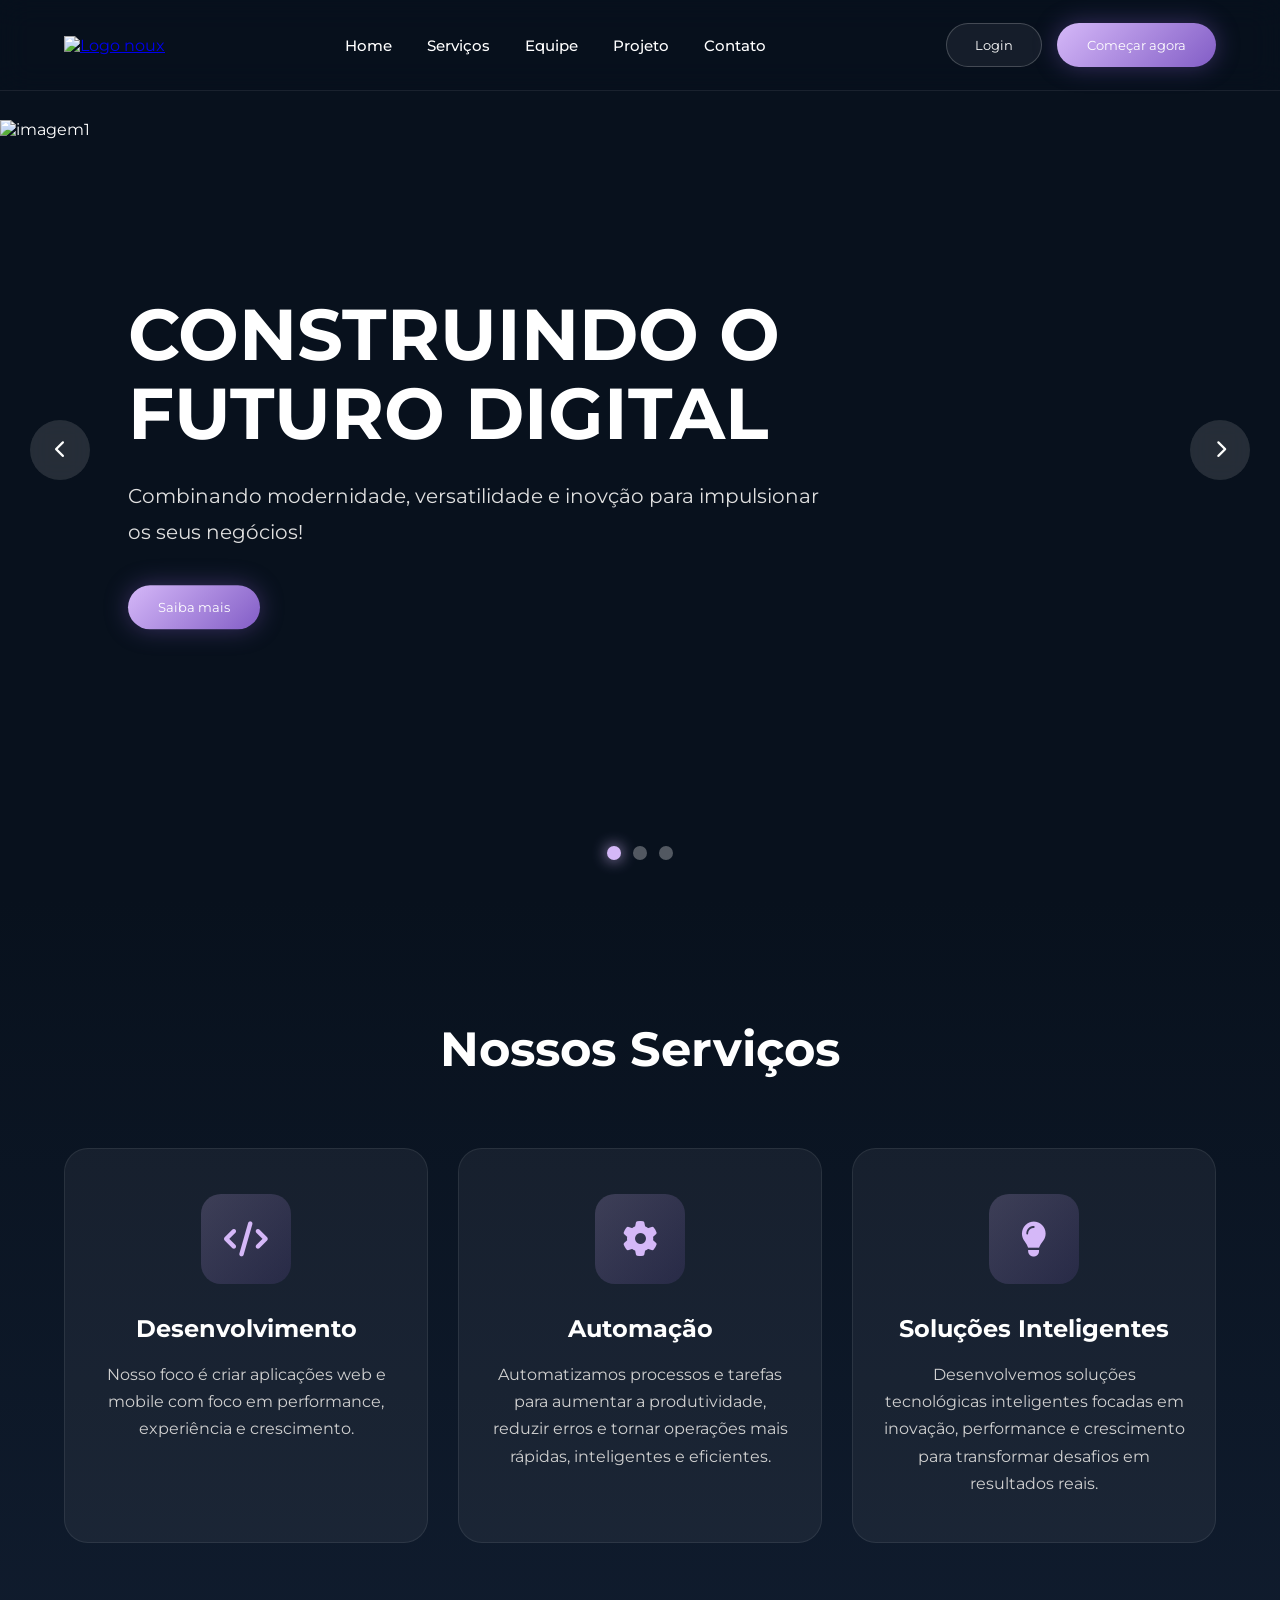
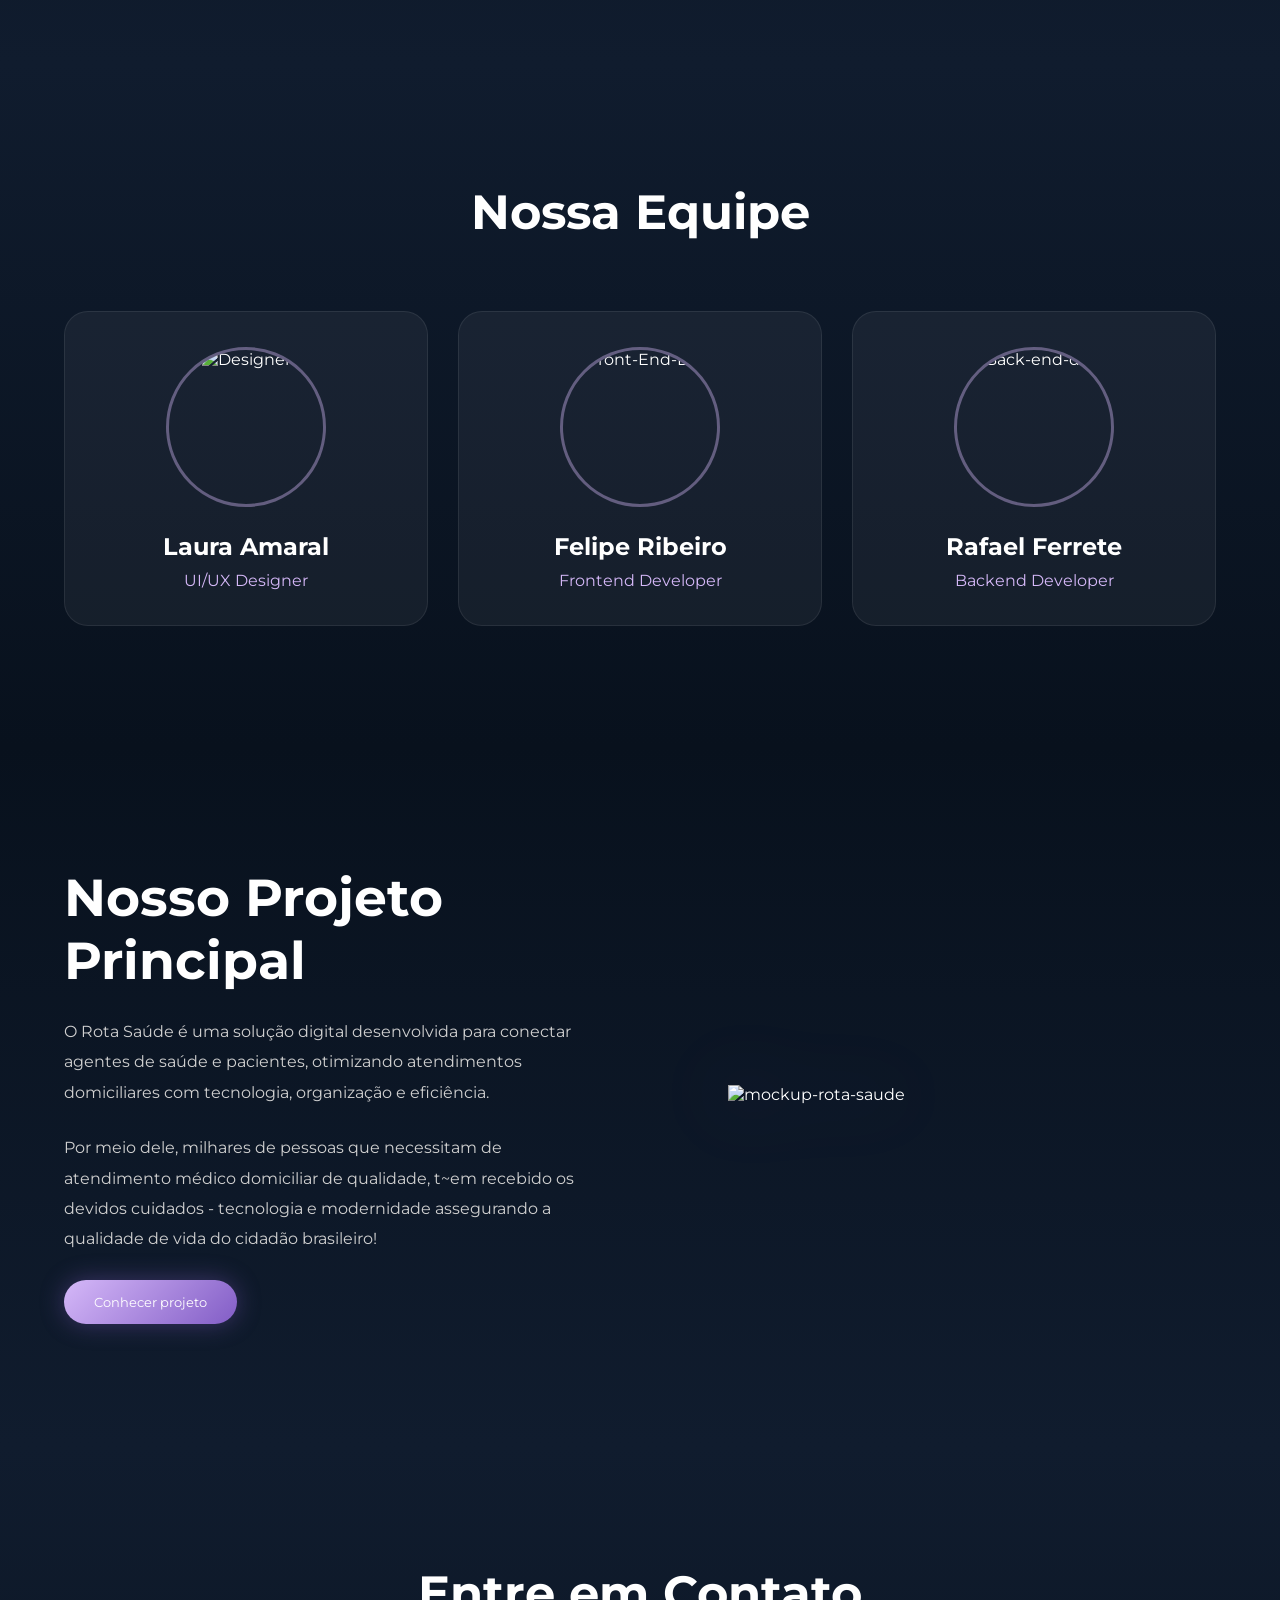
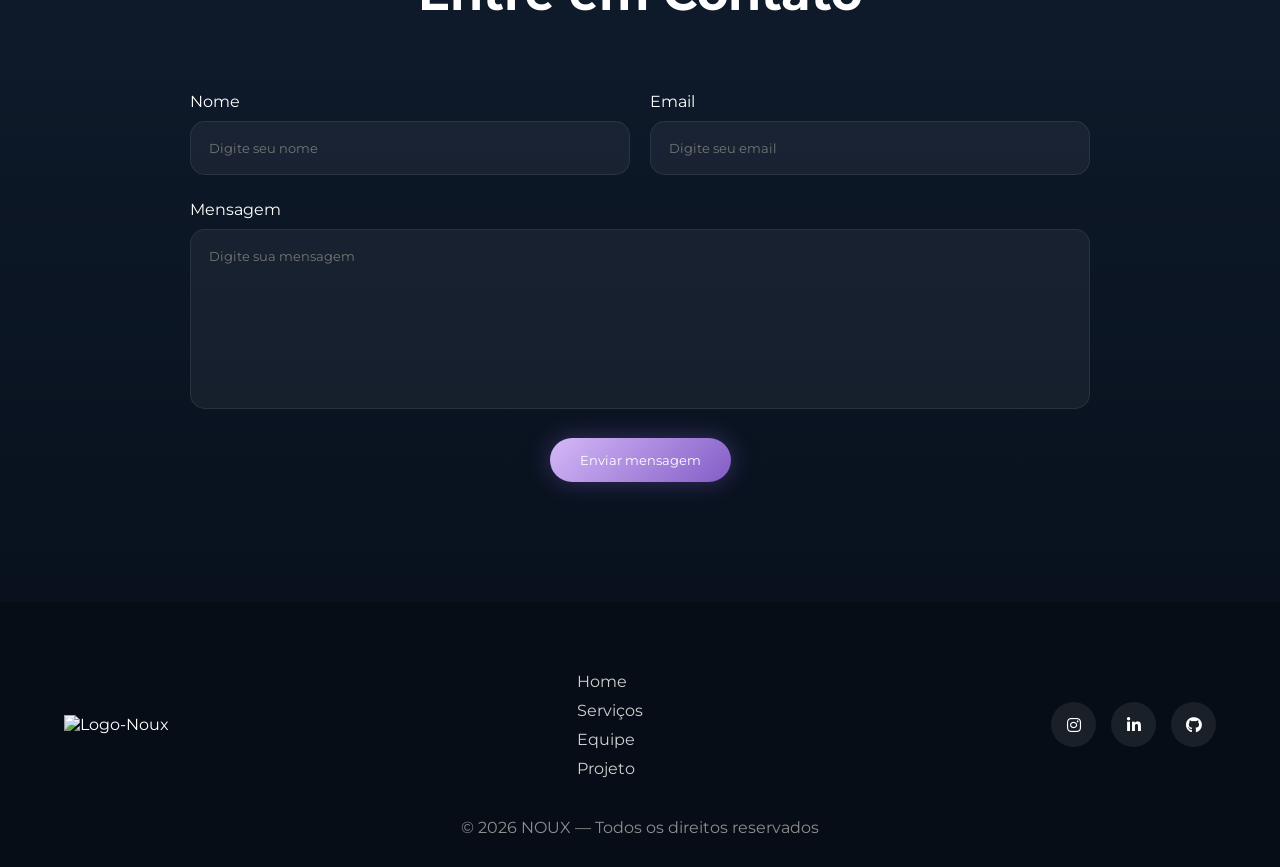
==== index.html @ e5f816e5 "Add files via upload" ====
<!DOCTYPE html>
<html lang="pt-BR">
<head>

  <meta charset="UTF-8">
  <meta name="viewport" content="width=device-width, initial-scale=1.0">

  <title>NOUX | Software Developer</title>


  <link rel="preconnect" href="https://fonts.googleapis.com">
  <link rel="preconnect" href="https://fonts.gstatic.com" crossorigin>

  <link href="https://fonts.googleapis.com/css2?family=Montserrat:wght@300;400;500;600;700;800&display=swap" rel="stylesheet">

 
  <link rel="stylesheet"
  href="https://cdnjs.cloudflare.com/ajax/libs/font-awesome/6.5.2/css/all.min.css">

  <link rel="stylesheet" href="style.css">

</head>

<body>

  <header class="header">

    <div class="container nav-container">

      <!-- LOGO -->
      <a href="#" class="logo">

        <img src="assets/noux.png" alt="Logo noux">

      </a>

      <!-- MENU -->
      <nav class="navbar">

        <a href="#home">Home</a>
        <a href="#services">Serviços</a>
        <a href="#team">Equipe</a>
        <a href="#project">Projeto</a>
        <a href="#contact">Contato</a>

      </nav>

      <!-- BOTÕES -->
      <div class="nav-buttons">

        <button class="btn-outline">
          Login
        </button>

        <button class="btn-primary">
          Começar agora
        </button>

      </div>

    </div>

  </header>

 <!-- hero - carrossel  -->

  <section class="hero" id="home">

    <div class="slider">

      
      <!-- SLIDE 1 -->


      <div class="slide active">
<!-- Imagem do slide -->
        <img src="assets/carrossel1.png" alt="imagem1">

        <div class="overlay"></div>

        <div class="hero-content">

          <div class="hero-logo">
            

          </div>

          <h1>
            CONSTRUINDO
            O FUTURO DIGITAL
          </h1>

          <p>
            Combinando modernidade, versatilidade e inovção para impulsionar os seus negócios! 
          </p>

          <button class="btn-primary">
            Saiba mais
          </button>

        </div>

      </div>

      <!-- SLIDE 2 -->

      <div class="slide">

        <img src="assets/desenvolvendo.png" alt="desenvolvendo">

        <div class="overlay"></div>

        <div class="hero-content">

          <div class="hero-logo">
          </div>

          <h1>
            SOFTWARES
            QUE GERAM RESULTADOS
          </h1>

          <p>
          Os melhortes softwares para você que busca performance, experiência e avanço com excelência. 
          </p>

          <button class="btn-primary">
            Conhecer serviços
          </button>

        </div>

      </div>
      <!-- SLIDE 3 -->

      <div class="slide">

       <img src="assets/reuniao-negocios.png" alt="Equipe-">
        <div class="overlay"></div>

        <div class="hero-content">

          <div class="hero-logo">
           
          </div>

          <h1>
            EXPERIÊNCIAS
            DIGITAIS QUE CONECTAM PESSOAS 
          </h1>

          <p>
            Impulsionando a sua empresa para o futuro tecnológico! 
          </p>

          <button class="btn-primary">
            Ver projetos
          </button>

        </div>

      </div>

    </div>
    <!-- CONTROLES -->
    <div class="slider-buttons">

      <button id="prev">
        <i class="fa-solid fa-chevron-left"></i>
      </button>

      <button id="next">
        <i class="fa-solid fa-chevron-right"></i>
      </button>

    </div>
    <!-- DOTS -->


    <div class="slider-dots">

      <span class="dot active-dot"></span>
      <span class="dot"></span>
      <span class="dot"></span>

    </div>

  </section>

 
  <!-- SERVIÇOS -->

  <section class="services" id="services">

    <div class="container">

      <h2 class="section-title">
        Nossos Serviços
      </h2>

      <div class="cards">

        <!-- CARD -->
        <div class="service-card">

          <div class="card-icon">
            <i class="fa-solid fa-code"></i>
          </div>

          <h3>Desenvolvimento</h3>

          <p>
        Nosso foco é criar aplicações web e mobile com foco em performance, experiência e crescimento. 
          </p>

        </div>

        <!-- CARD -->
        <div class="service-card">

          <div class="card-icon">
            <i class="fa-solid fa-gear"></i>
          </div>

          <h3>Automação</h3>

          <p>
            Automatizamos processos e tarefas para aumentar a produtividade, reduzir erros e tornar operações mais rápidas, inteligentes e eficientes.

          </p>

        </div>

        <!-- CARD -->
        <div class="service-card">

          <div class="card-icon">
            <i class="fa-solid fa-lightbulb"></i>
          </div>

          <h3>Soluções Inteligentes</h3>

          <p>
            Desenvolvemos soluções tecnológicas inteligentes focadas em inovação, performance e crescimento para transformar desafios em resultados reais.

          </p>

        </div>

      </div>

    </div>

  </section>
  <!-- EQUIPE -->

  <section class="team" id="team">

    <div class="container">

      <h2 class="section-title">
        Nossa Equipe
      </h2>

      <div class="team-grid">

        <!-- MEMBRO -->
        <div class="team-card">

          <div class="team-image">
            <img src="assets/integrante1.jpeg" alt="Designer">

          </div>

          <h3>Laura Amaral</h3>

          <span>UI/UX Designer</span>

        </div>

        <!-- MEMBRO -->
        <div class="team-card">

          <div class="team-image">
            <img src="assets/felipe.png" alt="Front-End-Dev">
          </div>

          <h3>Felipe Ribeiro</h3>

          <span>Frontend Developer</span>

        </div>

        <!-- MEMBRO -->
        <div class="team-card">

          <div class="team-image">
           <img src="assets/rafael.png" alt="Back-end-dev">
          </div>

          <h3>Rafael Ferrete</h3>

          <span>Backend Developer</span>

        </div>

      </div>

    </div>

  </section>
 
  <!-- PROJETO PRINCIPAL -->

  <section class="project" id="project">

    <div class="container project-container">

      <!-- TEXTO -->
      <div class="project-text">

        <h2>
          Nosso Projeto Principal
        </h2>

        <p>
          O Rota Saúde é uma solução digital desenvolvida para conectar agentes de saúde e pacientes, otimizando atendimentos domiciliares com tecnologia, organização e eficiência.
        </p>

        <p>
          Por meio dele, milhares de pessoas que necessitam de atendimento médico domiciliar de qualidade, t~em recebido os devidos cuidados - tecnologia e modernidade assegurando a qualidade de vida do cidadão brasileiro! 
        </p>

        <button class="btn-primary">
          Conhecer projeto
        </button>

      </div>

      <!-- MOCKUP DO NOSSO PROJETO -->
      <div class="project-image">

       <img src="assets/mockup.jpeg" alt="mockup-rota-saude">
      </div>

    </div>

  </section>

 
  <!-- CONTATO -->
 

  <section class="contact" id="contact">

    <div class="container">

      <h2 class="section-title">
        Entre em Contato
      </h2>

      <form class="contact-form">

        <div class="input-group">

          <div class="input-box">

            <label>Nome</label>

            <input type="text"
            placeholder="Digite seu nome">

          </div>

          <div class="input-box">

            <label>Email</label>

            <input type="email"
            placeholder="Digite seu email">

          </div>

        </div>

        <div class="input-box">

          <label>Mensagem</label>

          <textarea
          placeholder="Digite sua mensagem"></textarea>

        </div>

        <button class="btn-primary submit-btn">
          Enviar mensagem
        </button>

      </form>

    </div>

  </section>

  
  <!-- FOOTER -->
  

  <footer class="footer">

    <div class="container footer-container">



      <div class="footer-logo">

  
        <img src="assets/noux.png" alt="Logo-Noux">

      </div>

      <!-- LINKS -->
      <div class="footer-links">

        <a href="#">Home</a>
        <a href="#">Serviços</a>
        <a href="#">Equipe</a>
        <a href="#">Projeto</a>

      </div>

      <div class="footer-social">

        <a href="https://www.instagram.com/laurajul28?igsh=MXhienVpZXRncmJibA%3D%3D&utm_source=qr">
          <i class="fa-brands fa-instagram"></i>
        </a>

        <a href="https://www.linkedin.com/in/laura-mathias-22b6173ab?utm_source=share_via&utm_content=profile&utm_medium=member_ios">
          <i class="fa-brands fa-linkedin-in"></i>
        </a>

        <a href="https://github.com/laurajmathias">
          <i class="fa-brands fa-github"></i>
        </a>

      </div>

    </div>

    <p class="copyright">
      © 2026 NOUX — Todos os direitos reservados
    </p>

  </footer>

  
  <!-- SCRIPT CARROSSEL -->

  <script>

    const slides = document.querySelectorAll(".slide");
    const dots = document.querySelectorAll(".dot");

    const next = document.getElementById("next");
    const prev = document.getElementById("prev");

    let current = 0;

    function updateSlider(index){

      slides.forEach(slide => {
        slide.classList.remove("active");
      });

      dots.forEach(dot => {
        dot.classList.remove("active-dot");
      });

      slides[index].classList.add("active");
      dots[index].classList.add("active-dot");

    }

    next.addEventListener("click", () => {

      current++;

      if(current >= slides.length){
        current = 0;
      }

      updateSlider(current);

    });

    prev.addEventListener("click", () => {

      current--;

      if(current < 0){
        current = slides.length - 1;
      }

      updateSlider(current);

    });

    dots.forEach((dot, index) => {

      dot.addEventListener("click", () => {

        current = index;

        updateSlider(current);

      });

    });

    setInterval(() => {

      current++;

      if(current >= slides.length){
        current = 0;
      }

      updateSlider(current);

    }, 5000);

  </script>

</body>
</html>
---- style.css ----
*{
  margin: 0;
  padding: 0;
  box-sizing: border-box;
}

html{
  scroll-behavior: smooth;
}

body{

  font-family: 'Montserrat', sans-serif;

  background: #08111d;

  color: white;

  overflow-x: hidden;

}

/* ========================================= */
/* VARIÁVEIS */
/* ========================================= */

:root{

  --dark-blue: #1E2532;
  --purple-dark: #210C48;
  --gray: #7E8396;
  --purple: #825DC6;
  --purple-light: #D5B8F8;

}

/* ========================================= */
/* CONTAINER */
/* ========================================= */

.container{

  width: 90%;
  max-width: 1300px;

  margin: auto;

}

/* ========================================= */
/* HEADER */
/* ========================================= */

.header{

  position: fixed;

  width: 100%;

  top: 0;
  left: 0;

  z-index: 999;

  background: rgba(8,17,29,0.45);

  backdrop-filter: blur(15px);

  border-bottom:
  1px solid rgba(255,255,255,0.08);

}

.nav-container{

  height: 90px;

  display: flex;
  align-items: center;
  justify-content: space-between;

}

/* ========================================= */
/* LOGO */
/* ========================================= */

.logo img{

  width: 160px;

}

/* ========================================= */
/* MENU */
/* ========================================= */

.navbar{

  display: flex;
  gap: 35px;

}

.navbar a{

  color: white;

  text-decoration: none;

  font-size: 15px;
  font-weight: 500;

  transition: 0.3s;

}

.navbar a:hover{

  color: var(--purple-light);

}

/* ========================================= */
/* BOTÕES */
/* ========================================= */

.nav-buttons{

  display: flex;
  gap: 15px;

}

.btn-outline,
.btn-primary{

  border: none;

  cursor: pointer;

  border-radius: 999px;

  font-family: inherit;

  transition: 0.3s;

}

.btn-outline{

  padding: 12px 28px;

  background: rgba(255,255,255,0.06);

  color: white;

  border:
  1px solid rgba(255,255,255,0.2);

}

.btn-primary{

  padding: 14px 30px;

  background:
  linear-gradient(
    135deg,
    var(--purple-light),
    var(--purple)
  );

  color: white;

  box-shadow:
  0 0 25px rgba(130,93,198,0.4);

}

.btn-primary:hover{

  transform: translateY(-3px);

}

/* ========================================= */
/* HERO */
/* ========================================= */

.hero{

  width: 100%;
  height: 100vh;

  position: relative;

  overflow: hidden;

}

/* ========================================= */
/* SLIDER */
/* ========================================= */

.slider{

  width: 100%;
  height: 100%;

  position: relative;

}

.slide{

  width: 100%;
  height: 100%;

  position: absolute;

  opacity: 0;
  visibility: hidden;

  transition: 0.8s;

}

.slide.active{

  opacity: 1;
  visibility: visible;

}

.slide img{

  width: 100%;
  height: 100%;

  object-fit: cover;

  object-position: center;

  animation: zoom 10s linear infinite;

}

@keyframes zoom{

  from{
    transform: scale(1.05);
  }

  to{
    transform: scale(1.12);
  }

}

/* ========================================= */
/* OVERLAY */
/* ========================================= */

.overlay{

  position: absolute;

  inset: 0;

  

}

/* ========================================= */
/* HERO CONTENT */
/* ========================================= */

.hero-content{

  position: absolute;

  top: 50%;
  left: 10%;

  transform: translateY(-50%);

  max-width: 700px;

  z-index: 10;

}

.hero-logo{

  margin-bottom: 25px;

}

.hero-logo img{

  width: 180px;

}

.hero-content h1{

  font-size: 72px;

  line-height: 1.1;

  margin-bottom: 25px;

}

.hero-content p{

  font-size: 20px;

  color: #e0e0e0;

  line-height: 1.8;

  margin-bottom: 35px;

}

/* ========================================= */
/* BOTÕES SLIDER */
/* ========================================= */

.slider-buttons{

  position: absolute;

  width: 100%;

  top: 50%;

  transform: translateY(-50%);

  display: flex;
  justify-content: space-between;

  padding: 0 30px;

  z-index: 100;

}

.slider-buttons button{

  width: 60px;
  height: 60px;

  border-radius: 50%;

  border: none;

  cursor: pointer;

  color: white;

  font-size: 18px;

  background: rgba(255,255,255,0.12);

  backdrop-filter: blur(10px);

}

/* ========================================= */
/* DOTS */
/* ========================================= */

.slider-dots{

  position: absolute;

  bottom: 40px;
  left: 50%;

  transform: translateX(-50%);

  display: flex;
  gap: 12px;

  z-index: 100;

}

.dot{

  width: 14px;
  height: 14px;

  border-radius: 50%;

  background: rgba(255,255,255,0.3);

  cursor: pointer;

}

.active-dot{

  background: var(--purple-light);

  box-shadow:
  0 0 15px rgba(213,184,248,0.9);

}

/* ========================================= */
/* SECTIONS */
/* ========================================= */

section{
  padding: 120px 0;
}

.section-title{

  text-align: center;

  font-size: 48px;

  margin-bottom: 70px;

}

/* ========================================= */
/* SERVIÇOS */
/* ========================================= */

.services{

  background:
  linear-gradient(
    180deg,
    #08111d,
    #101c2e
  );

}

.cards{

  display: grid;

  grid-template-columns: repeat(3,1fr);

  gap: 30px;

}

.service-card{

  padding: 45px 30px;

  border-radius: 24px;

  background: rgba(255,255,255,0.05);

  border:
  1px solid rgba(255,255,255,0.08);

  text-align: center;

  transition: 0.4s;

}

.service-card:hover{

  transform: translateY(-8px);

}

.card-icon{

  width: 90px;
  height: 90px;

  margin: auto auto 30px;

  border-radius: 20px;

  display: flex;
  align-items: center;
  justify-content: center;

  background:
  linear-gradient(
    135deg,
    rgba(213,184,248,0.2),
    rgba(130,93,198,0.15)
  );

  font-size: 35px;

  color: var(--purple-light);

}

.service-card h3{

  margin-bottom: 18px;

  font-size: 24px;

}

.service-card p{

  color: #d0d0d0;

  line-height: 1.7;

}

/* ========================================= */
/* EQUIPE */
/* ========================================= */

.team{

  background:
  linear-gradient(
    180deg,
    #101c2e,
    #08111d
  );

}

.team-grid{

  display: grid;

  grid-template-columns: repeat(3,1fr);

  gap: 30px;

}

.team-card{

  padding: 35px;

  border-radius: 24px;

  background: rgba(255,255,255,0.05);

  border:
  1px solid rgba(255,255,255,0.08);

  text-align: center;

  transition: 0.4s;

}

.team-card:hover{

  transform: translateY(-8px);

}

.team-image{

  width: 160px;
  height: 160px;

  margin: auto auto 25px;

  border-radius: 50%;

  overflow: hidden;

  border:
  3px solid rgba(213,184,248,0.4);

}

.team-image img{

  width: 100%;
  height: 100%;

  object-fit: cover;

}

.team-card h3{

  margin-bottom: 10px;

  font-size: 24px;

}

.team-card span{

  color: var(--purple-light);

}

/* ========================================= */
/* PROJETO */
/* ========================================= */

.project{

  background:
  linear-gradient(
    180deg,
    #08111d,
    #101c2e
  );

}

.project-container{

  display: grid;

  grid-template-columns: 1fr 1fr;

  gap: 60px;

  align-items: center;

}

.project-text h2{

  font-size: 52px;

  margin-bottom: 25px;

}

.project-text p{

  color: #d0d0d0;

  line-height: 1.9;

  margin-bottom: 25px;

}

.project-image{

  display: flex;
  justify-content: center;

}

.project-image img{

  width: 300%;
  max-width: 430px;

  filter:
  drop-shadow(
    0 0 35px rgba(130,93,198,0.35)
  );

}

/* ========================================= */
/* CONTATO */
/* ========================================= */

.contact{

  background:
  linear-gradient(
    180deg,
    #101c2e,
    #08111d
  );

}

.contact-form{

  max-width: 900px;

  margin: auto;

}

.input-group{

  display: flex;

  gap: 20px;

}

.input-box{

  width: 100%;

  margin-bottom: 25px;

}

.input-box label{

  display: block;

  margin-bottom: 10px;

}

.input-box input,
.input-box textarea{

  width: 100%;

  padding: 18px;

  border-radius: 15px;

  border:
  1px solid rgba(255,255,255,0.08);

  background: rgba(255,255,255,0.05);

  color: white;

  outline: none;

  font-family: inherit;

}

textarea{

  resize: none;

  height: 180px;

}

.submit-btn{

  display: block;

  margin: auto;

}

/* ========================================= */
/* FOOTER */
/* ========================================= */

.footer{

  padding: 70px 0 30px;

  background: #070d16;

}

.footer-container{

  display: flex;

  justify-content: space-between;
  align-items: center;

  margin-bottom: 40px;

}

.footer-logo img{

  width: 150px;

}

.footer-links{

  display: flex;
  flex-direction: column;

  gap: 10px;

}

.footer-links a{

  color: #d0d0d0;

  text-decoration: none;

}

.footer-social{

  display: flex;
  gap: 15px;

}

.footer-social a{

  width: 45px;
  height: 45px;

  border-radius: 50%;

  display: flex;
  align-items: center;
  justify-content: center;

  background: rgba(255,255,255,0.08);

  color: white;

  text-decoration: none;

}

.copyright{

  text-align: center;

  color: #8e8e8e;

}

/* ========================================= */
/* RESPONSIVO */
/* ========================================= */

@media(max-width: 1100px){

  .cards,
  .team-grid{
    grid-template-columns: 1fr;
  }

  .project-container{
    grid-template-columns: 1fr;
  }

}

@media(max-width: 900px){

  .navbar,
  .nav-buttons{
    display: none;
  }

  .hero-content h1{
    font-size: 42px;
  }

  .hero-content p{
    font-size: 16px;
  }

  .section-title,
  .project-text h2{
    font-size: 36px;
  }

  .input-group{
    flex-direction: column;
  }

}

@media(max-width: 600px){

  .slider-buttons{
    display: none;
  }

  .hero-content h1{
    font-size: 32px;
  }

}
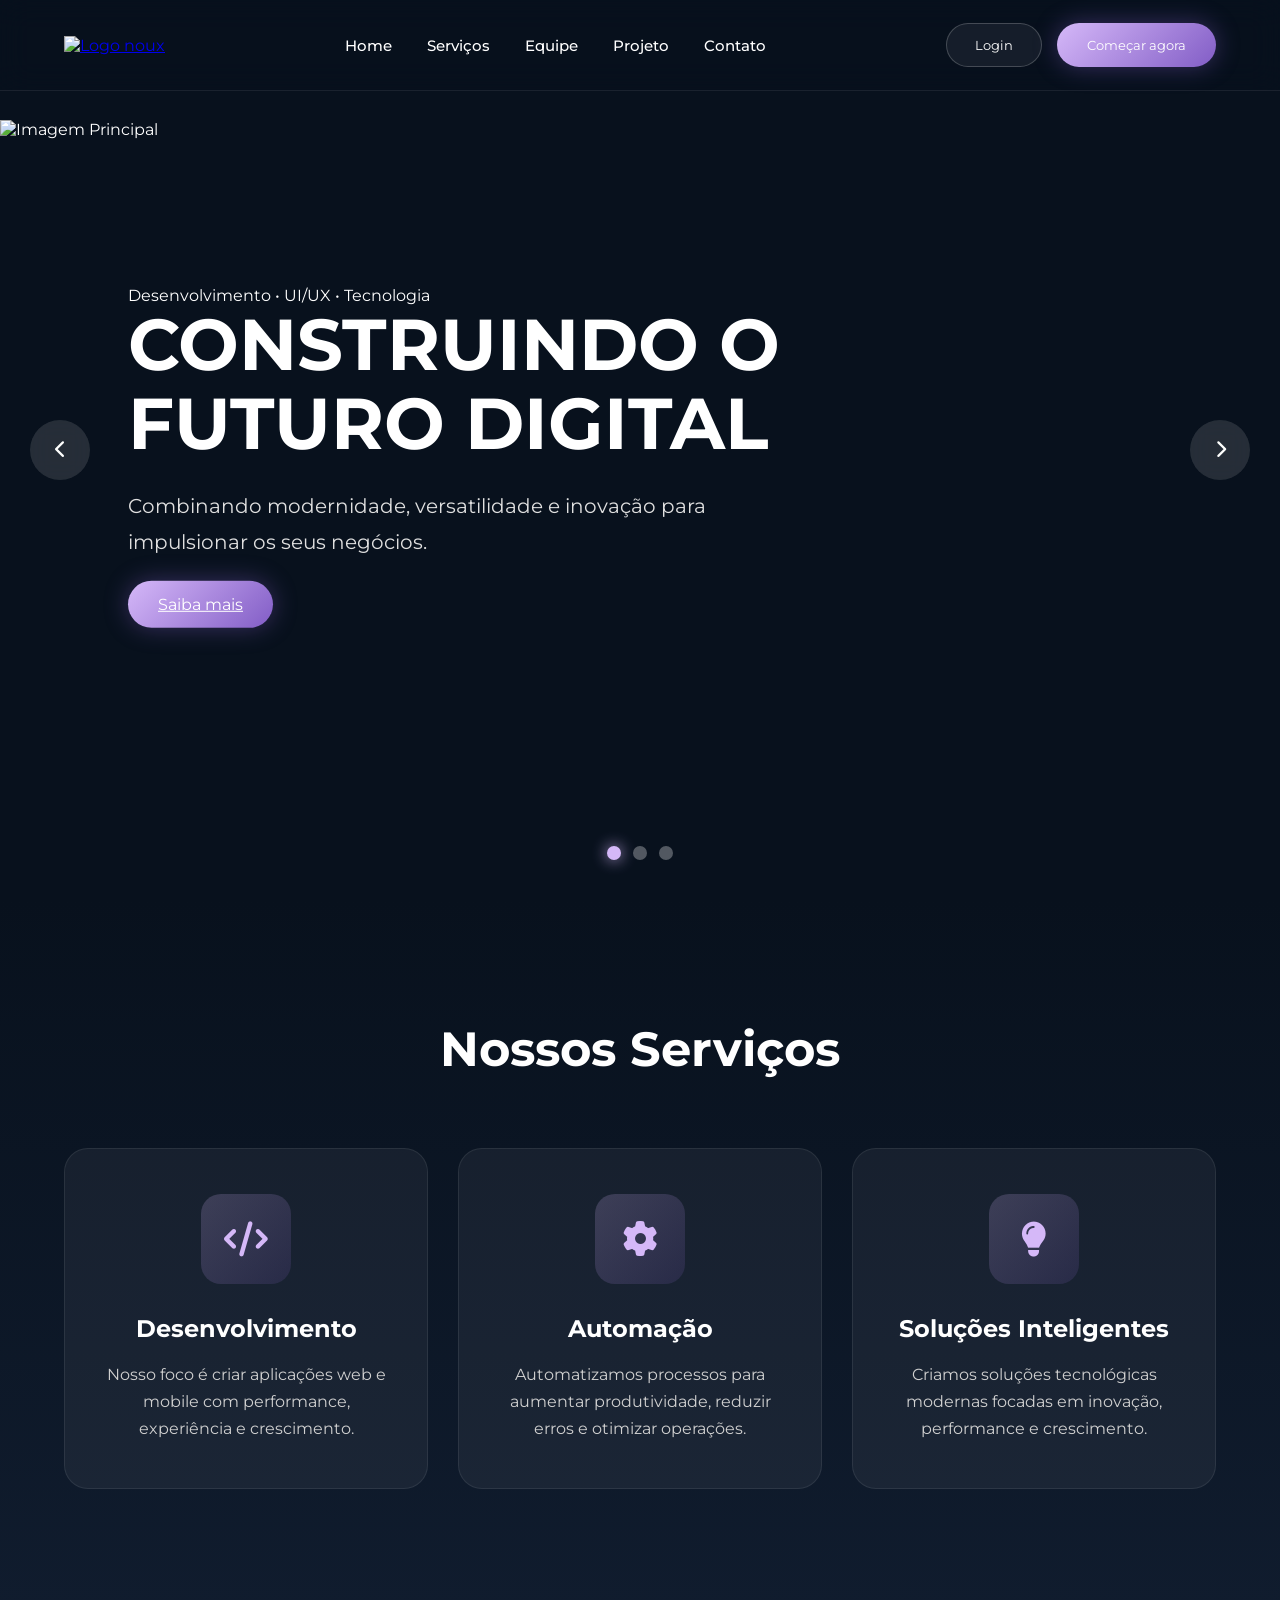
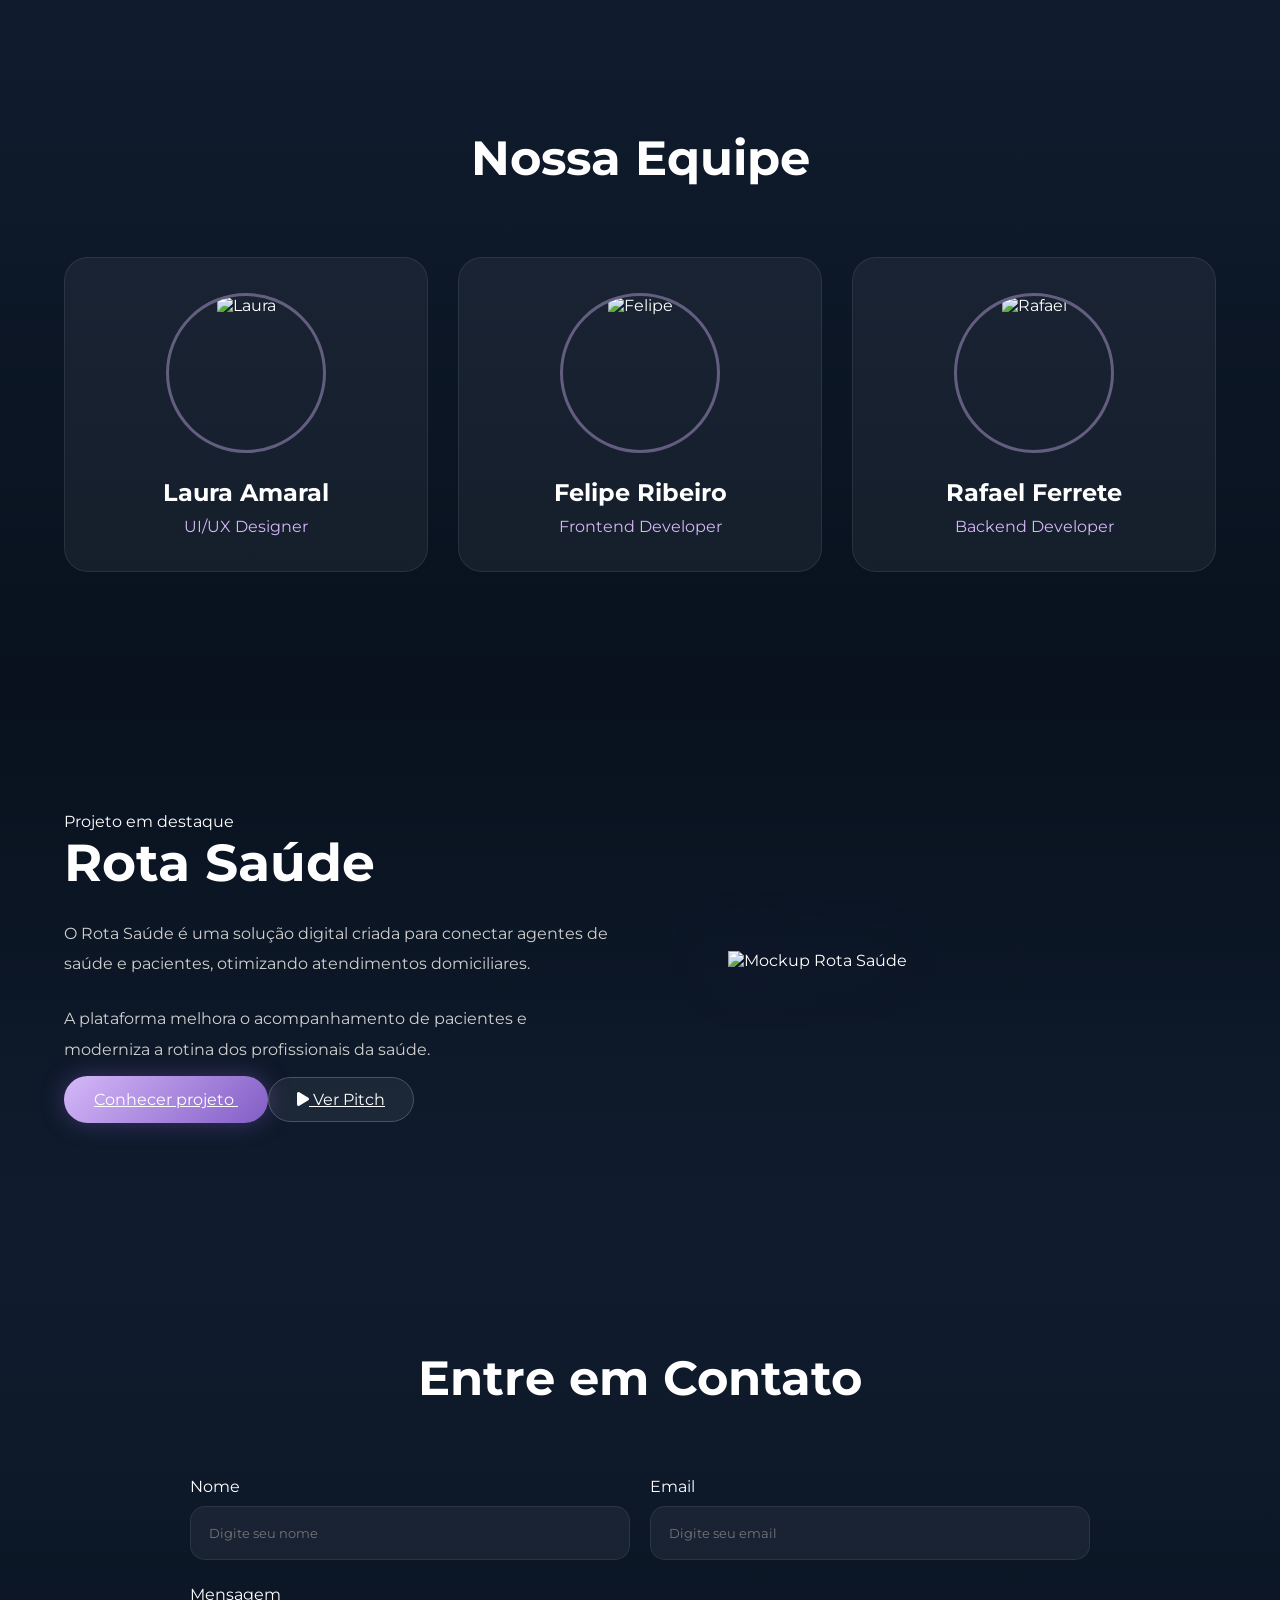
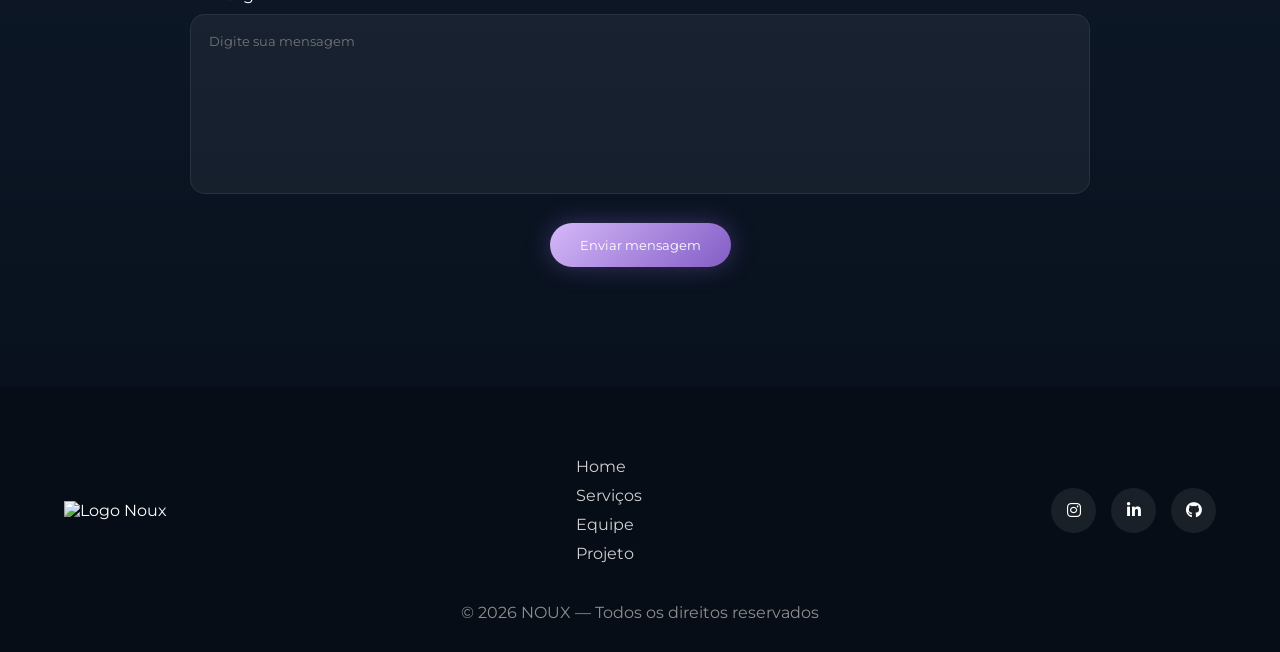
==== commit 237a2882: "Refactor index.html structure and content" ====
--- a/index.html
+++ b/index.html
@@ -7,21 +7,24 @@
 
   <title>NOUX | Software Developer</title>
 
-
+  <!-- FONT -->
   <link rel="preconnect" href="https://fonts.googleapis.com">
   <link rel="preconnect" href="https://fonts.gstatic.com" crossorigin>
 
   <link href="https://fonts.googleapis.com/css2?family=Montserrat:wght@300;400;500;600;700;800&display=swap" rel="stylesheet">
 
- 
+  <!-- ICONS -->
   <link rel="stylesheet"
   href="https://cdnjs.cloudflare.com/ajax/libs/font-awesome/6.5.2/css/all.min.css">
 
+  <!-- CSS -->
   <link rel="stylesheet" href="style.css">
 
 </head>
 
 <body>
+
+  <!-- HEADER -->
 
   <header class="header">
 
@@ -29,9 +32,7 @@
 
       <!-- LOGO -->
       <a href="#" class="logo">
-
         <img src="assets/noux.png" alt="Logo noux">
-
       </a>
 
       <!-- MENU -->
@@ -62,28 +63,27 @@
 
   </header>
 
- <!-- hero - carrossel  -->
+  <!-- HERO / CARROSSEL -->
 
   <section class="hero" id="home">
 
     <div class="slider">
 
-      
       <!-- SLIDE 1 -->
 
-
       <div class="slide active">
-<!-- Imagem do slide -->
-        <img src="assets/carrossel1.png" alt="imagem1">
-
+
+        <img src="assets/carrossel1.png" alt="Imagem Principal">
+
+        <!-- OVERLAY -->
         <div class="overlay"></div>
 
+        <!-- TEXTO -->
         <div class="hero-content">
 
-          <div class="hero-logo">
-            
-
-          </div>
+          <span class="tag">
+            Desenvolvimento • UI/UX • Tecnologia
+          </span>
 
           <h1>
             CONSTRUINDO
@@ -91,12 +91,13 @@
           </h1>
 
           <p>
-            Combinando modernidade, versatilidade e inovção para impulsionar os seus negócios! 
+            Combinando modernidade, versatilidade e inovação
+            para impulsionar os seus negócios.
           </p>
 
-          <button class="btn-primary">
+          <a href="#services" class="btn-primary">
             Saiba mais
-          </button>
+          </a>
 
         </div>
 
@@ -106,14 +107,15 @@
 
       <div class="slide">
 
-        <img src="assets/desenvolvendo.png" alt="desenvolvendo">
+        <img src="assets/desenvolvendo.png" alt="Desenvolvimento">
 
         <div class="overlay"></div>
 
         <div class="hero-content">
 
-          <div class="hero-logo">
-          </div>
+          <span class="tag">
+            Sistemas Inteligentes
+          </span>
 
           <h1>
             SOFTWARES
@@ -121,48 +123,54 @@
           </h1>
 
           <p>
-          Os melhortes softwares para você que busca performance, experiência e avanço com excelência. 
+            Os melhores softwares para quem busca
+            performance, experiência e inovação.
           </p>
 
-          <button class="btn-primary">
+          <a href="#services" class="btn-primary">
             Conhecer serviços
-          </button>
-
-        </div>
-
-      </div>
+          </a>
+
+        </div>
+
+      </div>
+
       <!-- SLIDE 3 -->
 
       <div class="slide">
 
-       <img src="assets/reuniao-negocios.png" alt="Equipe-">
+  <img src="assets/reuniao-negocios.png" alt="reunião">
+
         <div class="overlay"></div>
 
         <div class="hero-content">
 
-          <div class="hero-logo">
-           
-          </div>
+          <span class="tag">
+            Experiências Digitais
+          </span>
 
           <h1>
             EXPERIÊNCIAS
-            DIGITAIS QUE CONECTAM PESSOAS 
+            DIGITAIS QUE CONECTAM
           </h1>
 
           <p>
-            Impulsionando a sua empresa para o futuro tecnológico! 
+            Impulsionando empresas para o futuro
+            através da tecnologia.
           </p>
 
-          <button class="btn-primary">
+          <a href="#project" class="btn-primary">
             Ver projetos
-          </button>
-
-        </div>
-
-      </div>
-
-    </div>
-    <!-- CONTROLES -->
+          </a>
+
+        </div>
+
+      </div>
+
+    </div>
+
+    <!-- BOTÕES -->
+
     <div class="slider-buttons">
 
       <button id="prev">
@@ -174,8 +182,8 @@
       </button>
 
     </div>
+
     <!-- DOTS -->
-
 
     <div class="slider-dots">
 
@@ -187,7 +195,6 @@
 
   </section>
 
- 
   <!-- SERVIÇOS -->
 
   <section class="services" id="services">
@@ -201,6 +208,7 @@
       <div class="cards">
 
         <!-- CARD -->
+
         <div class="service-card">
 
           <div class="card-icon">
@@ -210,12 +218,14 @@
           <h3>Desenvolvimento</h3>
 
           <p>
-        Nosso foco é criar aplicações web e mobile com foco em performance, experiência e crescimento. 
+            Nosso foco é criar aplicações web e mobile
+            com performance, experiência e crescimento.
           </p>
 
         </div>
 
         <!-- CARD -->
+
         <div class="service-card">
 
           <div class="card-icon">
@@ -225,13 +235,14 @@
           <h3>Automação</h3>
 
           <p>
-            Automatizamos processos e tarefas para aumentar a produtividade, reduzir erros e tornar operações mais rápidas, inteligentes e eficientes.
-
+            Automatizamos processos para aumentar produtividade,
+            reduzir erros e otimizar operações.
           </p>
 
         </div>
 
         <!-- CARD -->
+
         <div class="service-card">
 
           <div class="card-icon">
@@ -241,8 +252,8 @@
           <h3>Soluções Inteligentes</h3>
 
           <p>
-            Desenvolvemos soluções tecnológicas inteligentes focadas em inovação, performance e crescimento para transformar desafios em resultados reais.
-
+            Criamos soluções tecnológicas modernas focadas
+            em inovação, performance e crescimento.
           </p>
 
         </div>
@@ -252,6 +263,7 @@
     </div>
 
   </section>
+
   <!-- EQUIPE -->
 
   <section class="team" id="team">
@@ -265,11 +277,11 @@
       <div class="team-grid">
 
         <!-- MEMBRO -->
+
         <div class="team-card">
 
           <div class="team-image">
-            <img src="assets/integrante1.jpeg" alt="Designer">
-
+            <img src="assets/integrante1.jpeg" alt="Laura">
           </div>
 
           <h3>Laura Amaral</h3>
@@ -279,10 +291,11 @@
         </div>
 
         <!-- MEMBRO -->
+
         <div class="team-card">
 
           <div class="team-image">
-            <img src="assets/felipe.png" alt="Front-End-Dev">
+            <img src="assets/felipe.png" alt="Felipe">
           </div>
 
           <h3>Felipe Ribeiro</h3>
@@ -292,10 +305,11 @@
         </div>
 
         <!-- MEMBRO -->
+
         <div class="team-card">
 
           <div class="team-image">
-           <img src="assets/rafael.png" alt="Back-end-dev">
+            <img src="assets/rafael.png" alt="Rafael">
           </div>
 
           <h3>Rafael Ferrete</h3>
@@ -309,47 +323,72 @@
     </div>
 
   </section>
- 
-  <!-- PROJETO PRINCIPAL -->
+
+  <!-- PROJETO -->
 
   <section class="project" id="project">
 
     <div class="container project-container">
 
       <!-- TEXTO -->
+
       <div class="project-text">
 
+        <span class="project-tag">
+          Projeto em destaque
+        </span>
+
         <h2>
-          Nosso Projeto Principal
+          Rota Saúde
         </h2>
 
         <p>
-          O Rota Saúde é uma solução digital desenvolvida para conectar agentes de saúde e pacientes, otimizando atendimentos domiciliares com tecnologia, organização e eficiência.
+          O Rota Saúde é uma solução digital criada
+          para conectar agentes de saúde e pacientes,
+          otimizando atendimentos domiciliares.
         </p>
 
         <p>
-          Por meio dele, milhares de pessoas que necessitam de atendimento médico domiciliar de qualidade, t~em recebido os devidos cuidados - tecnologia e modernidade assegurando a qualidade de vida do cidadão brasileiro! 
+          A plataforma melhora o acompanhamento
+          de pacientes e moderniza a rotina
+          dos profissionais da saúde.
         </p>
 
-        <button class="btn-primary">
-          Conhecer projeto
-        </button>
-
-      </div>
-
-      <!-- MOCKUP DO NOSSO PROJETO -->
+        <!-- BOTÕES -->
+
+        <div class="project-buttons">
+
+          <a href="rota-saude.html" class="btn-primary">
+            Conhecer projeto
+          </a>
+
+          <a href="https://youtu.be/hm53JdEea9E?si=12CqnuNCPWCRWoyg"
+             target="_blank"
+             class="btn-outline project-video-btn">
+
+            <i class="fa-solid fa-play"></i>
+            Ver Pitch
+
+          </a>
+
+        </div>
+
+      </div>
+
+      <!-- MOCKUP -->
+
       <div class="project-image">
 
-       <img src="assets/mockup.jpeg" alt="mockup-rota-saude">
+        <img src="assets/mockup.png"
+        alt="Mockup Rota Saúde">
+
       </div>
 
     </div>
 
   </section>
 
- 
   <!-- CONTATO -->
- 
 
   <section class="contact" id="contact">
 
@@ -402,24 +441,22 @@
 
   </section>
 
-  
   <!-- FOOTER -->
-  
 
   <footer class="footer">
 
     <div class="container footer-container">
 
-
+      <!-- LOGO -->
 
       <div class="footer-logo">
 
-  
-        <img src="assets/noux.png" alt="Logo-Noux">
+        <img src="assets/noux.png" alt="Logo Noux">
 
       </div>
 
       <!-- LINKS -->
+
       <div class="footer-links">
 
         <a href="#">Home</a>
@@ -429,17 +466,19 @@
 
       </div>
 
+      <!-- SOCIAL -->
+
       <div class="footer-social">
 
-        <a href="https://www.instagram.com/laurajul28?igsh=MXhienVpZXRncmJibA%3D%3D&utm_source=qr">
+        <a href="#">
           <i class="fa-brands fa-instagram"></i>
         </a>
 
-        <a href="https://www.linkedin.com/in/laura-mathias-22b6173ab?utm_source=share_via&utm_content=profile&utm_medium=member_ios">
+        <a href="#">
           <i class="fa-brands fa-linkedin-in"></i>
         </a>
 
-        <a href="https://github.com/laurajmathias">
+        <a href="#">
           <i class="fa-brands fa-github"></i>
         </a>
 
@@ -453,8 +492,7 @@
 
   </footer>
 
-  
-  <!-- SCRIPT CARROSSEL -->
+  <!-- SCRIPT -->
 
   <script>
 
@@ -532,4 +570,4 @@
   </script>
 
 </body>
-</html> +</html>
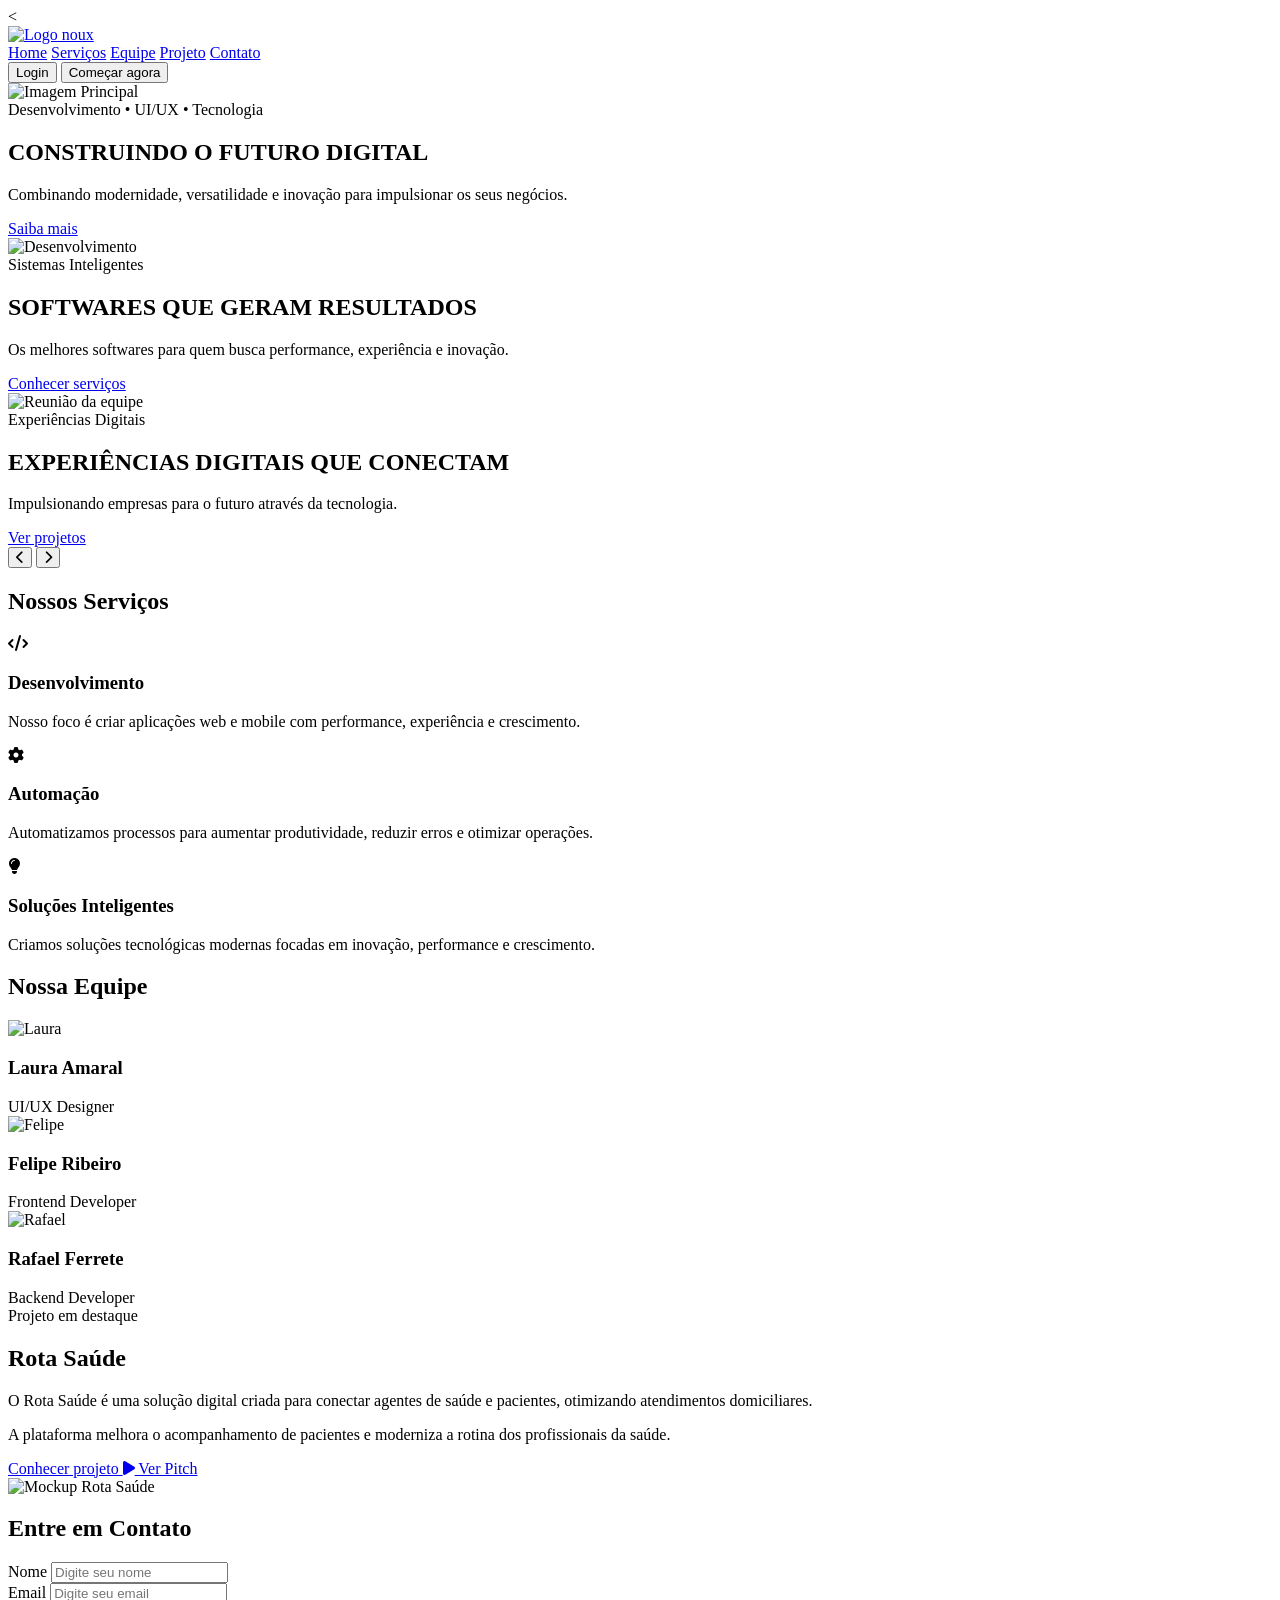
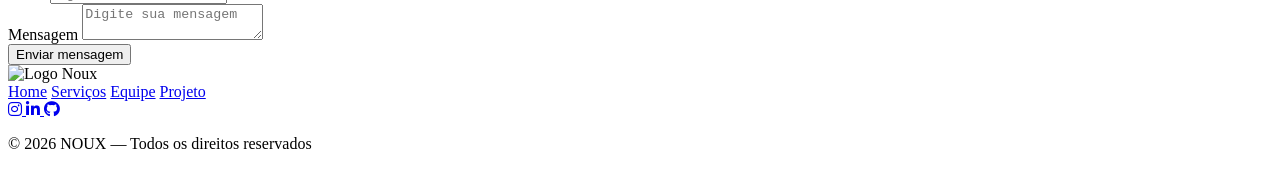
==== commit f62b225b: "html" ====
--- a/index.html
+++ b/index.html
@@ -13,11 +13,10 @@
 
   <link href="https://fonts.googleapis.com/css2?family=Montserrat:wght@300;400;500;600;700;800&display=swap" rel="stylesheet">
 
-  <!-- ICONS -->
+  <
   <link rel="stylesheet"
   href="https://cdnjs.cloudflare.com/ajax/libs/font-awesome/6.5.2/css/all.min.css">
 
-  <!-- CSS -->
   <link rel="stylesheet" href="style.css">
 
 </head>
@@ -103,7 +102,7 @@
 
       </div>
 
-      <!-- SLIDE 2 -->
+      <!-- SLIDE 2 --> 
 
       <div class="slide">
 
@@ -139,7 +138,7 @@
 
       <div class="slide">
 
-  <img src="assets/reuniao-negocios.png" alt="reunião">
+<img src="assets/reuniao-equipe.png" alt="Reunião da equipe">
 
         <div class="overlay"></div>
 
@@ -169,7 +168,7 @@
 
     </div>
 
-    <!-- BOTÕES -->
+   
 
     <div class="slider-buttons">
 
@@ -183,7 +182,6 @@
 
     </div>
 
-    <!-- DOTS -->
 
     <div class="slider-dots">
 
@@ -195,7 +193,6 @@
 
   </section>
 
-  <!-- SERVIÇOS -->
 
   <section class="services" id="services">
 
@@ -207,7 +204,7 @@
 
       <div class="cards">
 
-        <!-- CARD -->
+        
 
         <div class="service-card">
 
@@ -224,7 +221,7 @@
 
         </div>
 
-        <!-- CARD -->
+    
 
         <div class="service-card">
 
@@ -241,7 +238,6 @@
 
         </div>
 
-        <!-- CARD -->
 
         <div class="service-card">
 
@@ -264,7 +260,7 @@
 
   </section>
 
-  <!-- EQUIPE -->
+  
 
   <section class="team" id="team">
 
@@ -276,7 +272,7 @@
 
       <div class="team-grid">
 
-        <!-- MEMBRO -->
+
 
         <div class="team-card">
 
@@ -290,7 +286,7 @@
 
         </div>
 
-        <!-- MEMBRO -->
+
 
         <div class="team-card">
 
@@ -304,7 +300,7 @@
 
         </div>
 
-        <!-- MEMBRO -->
+ 
 
         <div class="team-card">
 
@@ -324,13 +320,13 @@
 
   </section>
 
-  <!-- PROJETO -->
+
 
   <section class="project" id="project">
 
     <div class="container project-container">
 
-      <!-- TEXTO -->
+      
 
       <div class="project-text">
 
@@ -441,7 +437,7 @@
 
   </section>
 
-  <!-- FOOTER -->
+
 
   <footer class="footer">
 
@@ -455,7 +451,7 @@
 
       </div>
 
-      <!-- LINKS -->
+      
 
       <div class="footer-links">
 
@@ -466,7 +462,6 @@
 
       </div>
 
-      <!-- SOCIAL -->
 
       <div class="footer-social">
 
--- a/style.css
+++ b/style.css
@@ -1,891 +1,573 @@
-*{
-  margin: 0;
-  padding: 0;
-  box-sizing: border-box;
-}
-
-html{
-  scroll-behavior: smooth;
-}
-
-body{
-
-  font-family: 'Montserrat', sans-serif;
-
-  background: #08111d;
-
-  color: white;
-
-  overflow-x: hidden;
-
-}
-
-/* ========================================= */
-/* VARIÁVEIS */
-/* ========================================= */
-
-:root{
-
-  --dark-blue: #1E2532;
-  --purple-dark: #210C48;
-  --gray: #7E8396;
-  --purple: #825DC6;
-  --purple-light: #D5B8F8;
-
-}
-
-/* ========================================= */
-/* CONTAINER */
-/* ========================================= */
-
-.container{
-
-  width: 90%;
-  max-width: 1300px;
-
-  margin: auto;
-
-}
-
-/* ========================================= */
-/* HEADER */
-/* ========================================= */
-
-.header{
-
-  position: fixed;
-
-  width: 100%;
-
-  top: 0;
-  left: 0;
-
-  z-index: 999;
-
-  background: rgba(8,17,29,0.45);
-
-  backdrop-filter: blur(15px);
-
-  border-bottom:
-  1px solid rgba(255,255,255,0.08);
-
-}
-
-.nav-container{
-
-  height: 90px;
-
-  display: flex;
-  align-items: center;
-  justify-content: space-between;
-
-}
-
-/* ========================================= */
-/* LOGO */
-/* ========================================= */
-
-.logo img{
-
-  width: 160px;
-
-}
-
-/* ========================================= */
-/* MENU */
-/* ========================================= */
-
-.navbar{
-
-  display: flex;
-  gap: 35px;
-
-}
-
-.navbar a{
-
-  color: white;
-
-  text-decoration: none;
-
-  font-size: 15px;
-  font-weight: 500;
-
-  transition: 0.3s;
-
-}
-
-.navbar a:hover{
-
-  color: var(--purple-light);
-
-}
-
-/* ========================================= */
-/* BOTÕES */
-/* ========================================= */
-
-.nav-buttons{
-
-  display: flex;
-  gap: 15px;
-
-}
-
-.btn-outline,
-.btn-primary{
-
-  border: none;
-
-  cursor: pointer;
-
-  border-radius: 999px;
-
-  font-family: inherit;
-
-  transition: 0.3s;
-
-}
-
-.btn-outline{
-
-  padding: 12px 28px;
-
-  background: rgba(255,255,255,0.06);
-
-  color: white;
-
-  border:
-  1px solid rgba(255,255,255,0.2);
-
-}
-
-.btn-primary{
-
-  padding: 14px 30px;
-
-  background:
-  linear-gradient(
-    135deg,
-    var(--purple-light),
-    var(--purple)
-  );
-
-  color: white;
-
-  box-shadow:
-  0 0 25px rgba(130,93,198,0.4);
-
-}
-
-.btn-primary:hover{
-
-  transform: translateY(-3px);
-
-}
-
-/* ========================================= */
-/* HERO */
-/* ========================================= */
-
-.hero{
-
-  width: 100%;
-  height: 100vh;
-
-  position: relative;
-
-  overflow: hidden;
-
-}
-
-/* ========================================= */
-/* SLIDER */
-/* ========================================= */
-
-.slider{
-
-  width: 100%;
-  height: 100%;
-
-  position: relative;
-
-}
-
-.slide{
-
-  width: 100%;
-  height: 100%;
-
-  position: absolute;
-
-  opacity: 0;
-  visibility: hidden;
-
-  transition: 0.8s;
-
-}
-
-.slide.active{
-
-  opacity: 1;
-  visibility: visible;
-
-}
-
-.slide img{
-
-  width: 100%;
-  height: 100%;
-
-  object-fit: cover;
-
-  object-position: center;
-
-  animation: zoom 10s linear infinite;
-
-}
-
-@keyframes zoom{
-
-  from{
-    transform: scale(1.05);
-  }
-
-  to{
-    transform: scale(1.12);
-  }
-
-}
-
-/* ========================================= */
-/* OVERLAY */
-/* ========================================= */
-
-.overlay{
-
-  position: absolute;
-
-  inset: 0;
-
-  
-
-}
-
-/* ========================================= */
-/* HERO CONTENT */
-/* ========================================= */
-
-.hero-content{
-
-  position: absolute;
-
-  top: 50%;
-  left: 10%;
-
-  transform: translateY(-50%);
-
-  max-width: 700px;
-
-  z-index: 10;
-
-}
-
-.hero-logo{
-
-  margin-bottom: 25px;
-
-}
-
-.hero-logo img{
-
-  width: 180px;
-
-}
-
-.hero-content h1{
-
-  font-size: 72px;
-
-  line-height: 1.1;
-
-  margin-bottom: 25px;
-
-}
-
-.hero-content p{
-
-  font-size: 20px;
-
-  color: #e0e0e0;
-
-  line-height: 1.8;
-
-  margin-bottom: 35px;
-
-}
-
-/* ========================================= */
-/* BOTÕES SLIDER */
-/* ========================================= */
-
-.slider-buttons{
-
-  position: absolute;
-
-  width: 100%;
-
-  top: 50%;
-
-  transform: translateY(-50%);
-
-  display: flex;
-  justify-content: space-between;
-
-  padding: 0 30px;
-
-  z-index: 100;
-
-}
-
-.slider-buttons button{
-
-  width: 60px;
-  height: 60px;
-
-  border-radius: 50%;
-
-  border: none;
-
-  cursor: pointer;
-
-  color: white;
-
-  font-size: 18px;
-
-  background: rgba(255,255,255,0.12);
-
-  backdrop-filter: blur(10px);
-
-}
-
-/* ========================================= */
-/* DOTS */
-/* ========================================= */
-
-.slider-dots{
-
-  position: absolute;
-
-  bottom: 40px;
-  left: 50%;
-
-  transform: translateX(-50%);
-
-  display: flex;
-  gap: 12px;
-
-  z-index: 100;
-
-}
-
-.dot{
-
-  width: 14px;
-  height: 14px;
-
-  border-radius: 50%;
-
-  background: rgba(255,255,255,0.3);
-
-  cursor: pointer;
-
-}
-
-.active-dot{
-
-  background: var(--purple-light);
-
-  box-shadow:
-  0 0 15px rgba(213,184,248,0.9);
-
-}
-
-/* ========================================= */
-/* SECTIONS */
-/* ========================================= */
-
-section{
-  padding: 120px 0;
-}
-
-.section-title{
-
-  text-align: center;
-
-  font-size: 48px;
-
-  margin-bottom: 70px;
-
-}
-
-/* ========================================= */
-/* SERVIÇOS */
-/* ========================================= */
-
-.services{
-
-  background:
-  linear-gradient(
-    180deg,
-    #08111d,
-    #101c2e
-  );
-
-}
-
-.cards{
-
-  display: grid;
-
-  grid-template-columns: repeat(3,1fr);
-
-  gap: 30px;
-
-}
-
-.service-card{
-
-  padding: 45px 30px;
-
-  border-radius: 24px;
-
-  background: rgba(255,255,255,0.05);
-
-  border:
-  1px solid rgba(255,255,255,0.08);
-
-  text-align: center;
-
-  transition: 0.4s;
-
-}
-
-.service-card:hover{
-
-  transform: translateY(-8px);
-
-}
-
-.card-icon{
-
-  width: 90px;
-  height: 90px;
-
-  margin: auto auto 30px;
-
-  border-radius: 20px;
-
-  display: flex;
-  align-items: center;
-  justify-content: center;
-
-  background:
-  linear-gradient(
-    135deg,
-    rgba(213,184,248,0.2),
-    rgba(130,93,198,0.15)
-  );
-
-  font-size: 35px;
-
-  color: var(--purple-light);
-
-}
-
-.service-card h3{
-
-  margin-bottom: 18px;
-
-  font-size: 24px;
-
-}
-
-.service-card p{
-
-  color: #d0d0d0;
-
-  line-height: 1.7;
-
-}
-
-/* ========================================= */
-/* EQUIPE */
-/* ========================================= */
-
-.team{
-
-  background:
-  linear-gradient(
-    180deg,
-    #101c2e,
-    #08111d
-  );
-
-}
-
-.team-grid{
-
-  display: grid;
-
-  grid-template-columns: repeat(3,1fr);
-
-  gap: 30px;
-
-}
-
-.team-card{
-
-  padding: 35px;
-
-  border-radius: 24px;
-
-  background: rgba(255,255,255,0.05);
-
-  border:
-  1px solid rgba(255,255,255,0.08);
-
-  text-align: center;
-
-  transition: 0.4s;
-
-}
-
-.team-card:hover{
-
-  transform: translateY(-8px);
-
-}
-
-.team-image{
-
-  width: 160px;
-  height: 160px;
-
-  margin: auto auto 25px;
-
-  border-radius: 50%;
-
-  overflow: hidden;
-
-  border:
-  3px solid rgba(213,184,248,0.4);
-
-}
-
-.team-image img{
-
-  width: 100%;
-  height: 100%;
-
-  object-fit: cover;
-
-}
-
-.team-card h3{
-
-  margin-bottom: 10px;
-
-  font-size: 24px;
-
-}
-
-.team-card span{
-
-  color: var(--purple-light);
-
-}
-
-/* ========================================= */
-/* PROJETO */
-/* ========================================= */
-
-.project{
-
-  background:
-  linear-gradient(
-    180deg,
-    #08111d,
-    #101c2e
-  );
-
-}
-
-.project-container{
-
-  display: grid;
-
-  grid-template-columns: 1fr 1fr;
-
-  gap: 60px;
-
-  align-items: center;
-
-}
-
-.project-text h2{
-
-  font-size: 52px;
-
-  margin-bottom: 25px;
-
-}
-
-.project-text p{
-
-  color: #d0d0d0;
-
-  line-height: 1.9;
-
-  margin-bottom: 25px;
-
-}
-
-.project-image{
-
-  display: flex;
-  justify-content: center;
-
-}
-
-.project-image img{
-
-  width: 300%;
-  max-width: 430px;
-
-  filter:
-  drop-shadow(
-    0 0 35px rgba(130,93,198,0.35)
-  );
-
-}
-
-/* ========================================= */
-/* CONTATO */
-/* ========================================= */
-
-.contact{
-
-  background:
-  linear-gradient(
-    180deg,
-    #101c2e,
-    #08111d
-  );
-
-}
-
-.contact-form{
-
-  max-width: 900px;
-
-  margin: auto;
-
-}
-
-.input-group{
-
-  display: flex;
-
-  gap: 20px;
-
-}
-
-.input-box{
-
-  width: 100%;
-
-  margin-bottom: 25px;
-
-}
-
-.input-box label{
-
-  display: block;
-
-  margin-bottom: 10px;
-
-}
-
-.input-box input,
-.input-box textarea{
-
-  width: 100%;
-
-  padding: 18px;
-
-  border-radius: 15px;
-
-  border:
-  1px solid rgba(255,255,255,0.08);
-
-  background: rgba(255,255,255,0.05);
-
-  color: white;
-
-  outline: none;
-
-  font-family: inherit;
-
-}
-
-textarea{
-
-  resize: none;
-
-  height: 180px;
-
-}
-
-.submit-btn{
-
-  display: block;
-
-  margin: auto;
-
-}
-
-/* ========================================= */
-/* FOOTER */
-/* ========================================= */
-
-.footer{
-
-  padding: 70px 0 30px;
-
-  background: #070d16;
-
-}
-
-.footer-container{
-
-  display: flex;
-
-  justify-content: space-between;
-  align-items: center;
-
-  margin-bottom: 40px;
-
-}
-
-.footer-logo img{
-
-  width: 150px;
-
-}
-
-.footer-links{
-
-  display: flex;
-  flex-direction: column;
-
-  gap: 10px;
-
-}
-
-.footer-links a{
-
-  color: #d0d0d0;
-
-  text-decoration: none;
-
-}
-
-.footer-social{
-
-  display: flex;
-  gap: 15px;
-
-}
-
-.footer-social a{
-
-  width: 45px;
-  height: 45px;
-
-  border-radius: 50%;
-
-  display: flex;
-  align-items: center;
-  justify-content: center;
-
-  background: rgba(255,255,255,0.08);
-
-  color: white;
-
-  text-decoration: none;
-
-}
-
-.copyright{
-
-  text-align: center;
-
-  color: #8e8e8e;
-
-}
-
-/* ========================================= */
-/* RESPONSIVO */
-/* ========================================= */
-
-@media(max-width: 1100px){
-
-  .cards,
-  .team-grid{
-    grid-template-columns: 1fr;
-  }
-
-  .project-container{
-    grid-template-columns: 1fr;
-  }
-
-}
-
-@media(max-width: 900px){
-
-  .navbar,
-  .nav-buttons{
-    display: none;
-  }
-
-  .hero-content h1{
-    font-size: 42px;
-  }
-
-  .hero-content p{
-    font-size: 16px;
-  }
-
-  .section-title,
-  .project-text h2{
-    font-size: 36px;
-  }
-
-  .input-group{
-    flex-direction: column;
-  }
-
-}
-
-@media(max-width: 600px){
-
-  .slider-buttons{
-    display: none;
-  }
-
-  .hero-content h1{
-    font-size: 32px;
-  }
-
-}+<!DOCTYPE html>
+<html lang="pt-BR">
+<head>
+
+  <meta charset="UTF-8">
+  <meta name="viewport" content="width=device-width, initial-scale=1.0">
+
+  <title>NOUX | Software Developer</title>
+
+  <!-- FONT -->
+  <link rel="preconnect" href="https://fonts.googleapis.com">
+  <link rel="preconnect" href="https://fonts.gstatic.com" crossorigin>
+
+  <link href="https://fonts.googleapis.com/css2?family=Montserrat:wght@300;400;500;600;700;800&display=swap" rel="stylesheet">
+
+  <!-- ICONS -->
+  <link rel="stylesheet"
+  href="https://cdnjs.cloudflare.com/ajax/libs/font-awesome/6.5.2/css/all.min.css">
+
+  <!-- CSS -->
+  <link rel="stylesheet" href="style.css">
+
+</head>
+
+<body>
+
+  <!-- HEADER -->
+
+  <header class="header">
+
+    <div class="container nav-container">
+
+      <!-- LOGO -->
+      <a href="#" class="logo">
+        <img src="assets/noux.png" alt="Logo noux">
+      </a>
+
+      <!-- MENU -->
+      <nav class="navbar">
+
+        <a href="#home">Home</a>
+        <a href="#services">Serviços</a>
+        <a href="#team">Equipe</a>
+        <a href="#project">Projeto</a>
+        <a href="#contact">Contato</a>
+
+      </nav>
+
+      <!-- BOTÕES -->
+      <div class="nav-buttons">
+
+        <button class="btn-outline">
+          Login
+        </button>
+
+        <button class="btn-primary">
+          Começar agora
+        </button>
+
+      </div>
+
+    </div>
+
+  </header>
+
+  <!-- HERO / CARROSSEL -->
+
+  <section class="hero" id="home">
+
+    <div class="slider">
+
+      <!-- SLIDE 1 -->
+
+      <div class="slide active">
+
+        <img src="assets/carrossel1.png" alt="Imagem Principal">
+
+        <!-- OVERLAY -->
+        <div class="overlay"></div>
+
+        <!-- TEXTO -->
+        <div class="hero-content">
+
+          <span class="tag">
+            Desenvolvimento • UI/UX • Tecnologia
+          </span>
+
+          <h1>
+            CONSTRUINDO
+            O FUTURO DIGITAL
+          </h1>
+
+          <p>
+            Combinando modernidade, versatilidade e inovação
+            para impulsionar os seus negócios.
+          </p>
+
+          <a href="#services" class="btn-primary">
+            Saiba mais
+          </a>
+
+        </div>
+
+      </div>
+
+      <!-- SLIDE 2 -->
+
+      <div class="slide">
+
+        <img src="assets/desenvolvendo.png" alt="Desenvolvimento">
+
+        <div class="overlay"></div>
+
+        <div class="hero-content">
+
+          <span class="tag">
+            Sistemas Inteligentes
+          </span>
+
+          <h1>
+            SOFTWARES
+            QUE GERAM RESULTADOS
+          </h1>
+
+          <p>
+            Os melhores softwares para quem busca
+            performance, experiência e inovação.
+          </p>
+
+          <a href="#services" class="btn-primary">
+            Conhecer serviços
+          </a>
+
+        </div>
+
+      </div>
+
+      <!-- SLIDE 3 -->
+
+      <div class="slide">
+
+  <img src="assets/reuniao-negocios.png" alt="reunião">
+
+        <div class="overlay"></div>
+
+        <div class="hero-content">
+
+          <span class="tag">
+            Experiências Digitais
+          </span>
+
+          <h1>
+            EXPERIÊNCIAS
+            DIGITAIS QUE CONECTAM
+          </h1>
+
+          <p>
+            Impulsionando empresas para o futuro
+            através da tecnologia.
+          </p>
+
+          <a href="#project" class="btn-primary">
+            Ver projetos
+          </a>
+
+        </div>
+
+      </div>
+
+    </div>
+
+    <!-- BOTÕES -->
+
+    <div class="slider-buttons">
+
+      <button id="prev">
+        <i class="fa-solid fa-chevron-left"></i>
+      </button>
+
+      <button id="next">
+        <i class="fa-solid fa-chevron-right"></i>
+      </button>
+
+    </div>
+
+    <!-- DOTS -->
+
+    <div class="slider-dots">
+
+      <span class="dot active-dot"></span>
+      <span class="dot"></span>
+      <span class="dot"></span>
+
+    </div>
+
+  </section>
+
+  <!-- SERVIÇOS -->
+
+  <section class="services" id="services">
+
+    <div class="container">
+
+      <h2 class="section-title">
+        Nossos Serviços
+      </h2>
+
+      <div class="cards">
+
+        <!-- CARD -->
+
+        <div class="service-card">
+
+          <div class="card-icon">
+            <i class="fa-solid fa-code"></i>
+          </div>
+
+          <h3>Desenvolvimento</h3>
+
+          <p>
+            Nosso foco é criar aplicações web e mobile
+            com performance, experiência e crescimento.
+          </p>
+
+        </div>
+
+        <!-- CARD -->
+
+        <div class="service-card">
+
+          <div class="card-icon">
+            <i class="fa-solid fa-gear"></i>
+          </div>
+
+          <h3>Automação</h3>
+
+          <p>
+            Automatizamos processos para aumentar produtividade,
+            reduzir erros e otimizar operações.
+          </p>
+
+        </div>
+
+        <!-- CARD -->
+
+        <div class="service-card">
+
+          <div class="card-icon">
+            <i class="fa-solid fa-lightbulb"></i>
+          </div>
+
+          <h3>Soluções Inteligentes</h3>
+
+          <p>
+            Criamos soluções tecnológicas modernas focadas
+            em inovação, performance e crescimento.
+          </p>
+
+        </div>
+
+      </div>
+
+    </div>
+
+  </section>
+
+  <!-- EQUIPE -->
+
+  <section class="team" id="team">
+
+    <div class="container">
+
+      <h2 class="section-title">
+        Nossa Equipe
+      </h2>
+
+      <div class="team-grid">
+
+        <!-- MEMBRO -->
+
+        <div class="team-card">
+
+          <div class="team-image">
+            <img src="assets/integrante1.jpeg" alt="Laura">
+          </div>
+
+          <h3>Laura Amaral</h3>
+
+          <span>UI/UX Designer</span>
+
+        </div>
+
+        <!-- MEMBRO -->
+
+        <div class="team-card">
+
+          <div class="team-image">
+            <img src="assets/felipe.png" alt="Felipe">
+          </div>
+
+          <h3>Felipe Ribeiro</h3>
+
+          <span>Frontend Developer</span>
+
+        </div>
+
+        <!-- MEMBRO -->
+
+        <div class="team-card">
+
+          <div class="team-image">
+            <img src="assets/rafael.png" alt="Rafael">
+          </div>
+
+          <h3>Rafael Ferrete</h3>
+
+          <span>Backend Developer</span>
+
+        </div>
+
+      </div>
+
+    </div>
+
+  </section>
+
+  <!-- PROJETO -->
+
+  <section class="project" id="project">
+
+    <div class="container project-container">
+
+      <!-- TEXTO -->
+
+      <div class="project-text">
+
+        <span class="project-tag">
+          Projeto em destaque
+        </span>
+
+        <h2>
+          Rota Saúde
+        </h2>
+
+        <p>
+          O Rota Saúde é uma solução digital criada
+          para conectar agentes de saúde e pacientes,
+          otimizando atendimentos domiciliares.
+        </p>
+
+        <p>
+          A plataforma melhora o acompanhamento
+          de pacientes e moderniza a rotina
+          dos profissionais da saúde.
+        </p>
+
+        <!-- BOTÕES -->
+
+        <div class="project-buttons">
+
+          <a href="rota-saude.html" class="btn-primary">
+            Conhecer projeto
+          </a>
+
+          <a href="https://youtu.be/hm53JdEea9E?si=12CqnuNCPWCRWoyg"
+             target="_blank"
+             class="btn-outline project-video-btn">
+
+            <i class="fa-solid fa-play"></i>
+            Ver Pitch
+
+          </a>
+
+        </div>
+
+      </div>
+
+      <!-- MOCKUP -->
+
+      <div class="project-image">
+
+        <img src="assets/mockup.png"
+        alt="Mockup Rota Saúde">
+
+      </div>
+
+    </div>
+
+  </section>
+
+  <!-- CONTATO -->
+
+  <section class="contact" id="contact">
+
+    <div class="container">
+
+      <h2 class="section-title">
+        Entre em Contato
+      </h2>
+
+      <form class="contact-form">
+
+        <div class="input-group">
+
+          <div class="input-box">
+
+            <label>Nome</label>
+
+            <input type="text"
+            placeholder="Digite seu nome">
+
+          </div>
+
+          <div class="input-box">
+
+            <label>Email</label>
+
+            <input type="email"
+            placeholder="Digite seu email">
+
+          </div>
+
+        </div>
+
+        <div class="input-box">
+
+          <label>Mensagem</label>
+
+          <textarea
+          placeholder="Digite sua mensagem"></textarea>
+
+        </div>
+
+        <button class="btn-primary submit-btn">
+          Enviar mensagem
+        </button>
+
+      </form>
+
+    </div>
+
+  </section>
+
+  <!-- FOOTER -->
+
+  <footer class="footer">
+
+    <div class="container footer-container">
+
+      <!-- LOGO -->
+
+      <div class="footer-logo">
+
+        <img src="assets/noux.png" alt="Logo Noux">
+
+      </div>
+
+      <!-- LINKS -->
+
+      <div class="footer-links">
+
+        <a href="#">Home</a>
+        <a href="#">Serviços</a>
+        <a href="#">Equipe</a>
+        <a href="#">Projeto</a>
+
+      </div>
+
+      <!-- SOCIAL -->
+
+      <div class="footer-social">
+
+        <a href="#">
+          <i class="fa-brands fa-instagram"></i>
+        </a>
+
+        <a href="#">
+          <i class="fa-brands fa-linkedin-in"></i>
+        </a>
+
+        <a href="#">
+          <i class="fa-brands fa-github"></i>
+        </a>
+
+      </div>
+
+    </div>
+
+    <p class="copyright">
+      © 2026 NOUX — Todos os direitos reservados
+    </p>
+
+  </footer>
+
+  <!-- SCRIPT -->
+
+  <script>
+
+    const slides = document.querySelectorAll(".slide");
+    const dots = document.querySelectorAll(".dot");
+
+    const next = document.getElementById("next");
+    const prev = document.getElementById("prev");
+
+    let current = 0;
+
+    function updateSlider(index){
+
+      slides.forEach(slide => {
+        slide.classList.remove("active");
+      });
+
+      dots.forEach(dot => {
+        dot.classList.remove("active-dot");
+      });
+
+      slides[index].classList.add("active");
+      dots[index].classList.add("active-dot");
+
+    }
+
+    next.addEventListener("click", () => {
+
+      current++;
+
+      if(current >= slides.length){
+        current = 0;
+      }
+
+      updateSlider(current);
+
+    });
+
+    prev.addEventListener("click", () => {
+
+      current--;
+
+      if(current < 0){
+        current = slides.length - 1;
+      }
+
+      updateSlider(current);
+
+    });
+
+    dots.forEach((dot, index) => {
+
+      dot.addEventListener("click", () => {
+
+        current = index;
+
+        updateSlider(current);
+
+      });
+
+    });
+
+    setInterval(() => {
+
+      current++;
+
+      if(current >= slides.length){
+        current = 0;
+      }
+
+      updateSlider(current);
+
+    }, 5000);
+
+  </script>
+
+</body>
+</html>
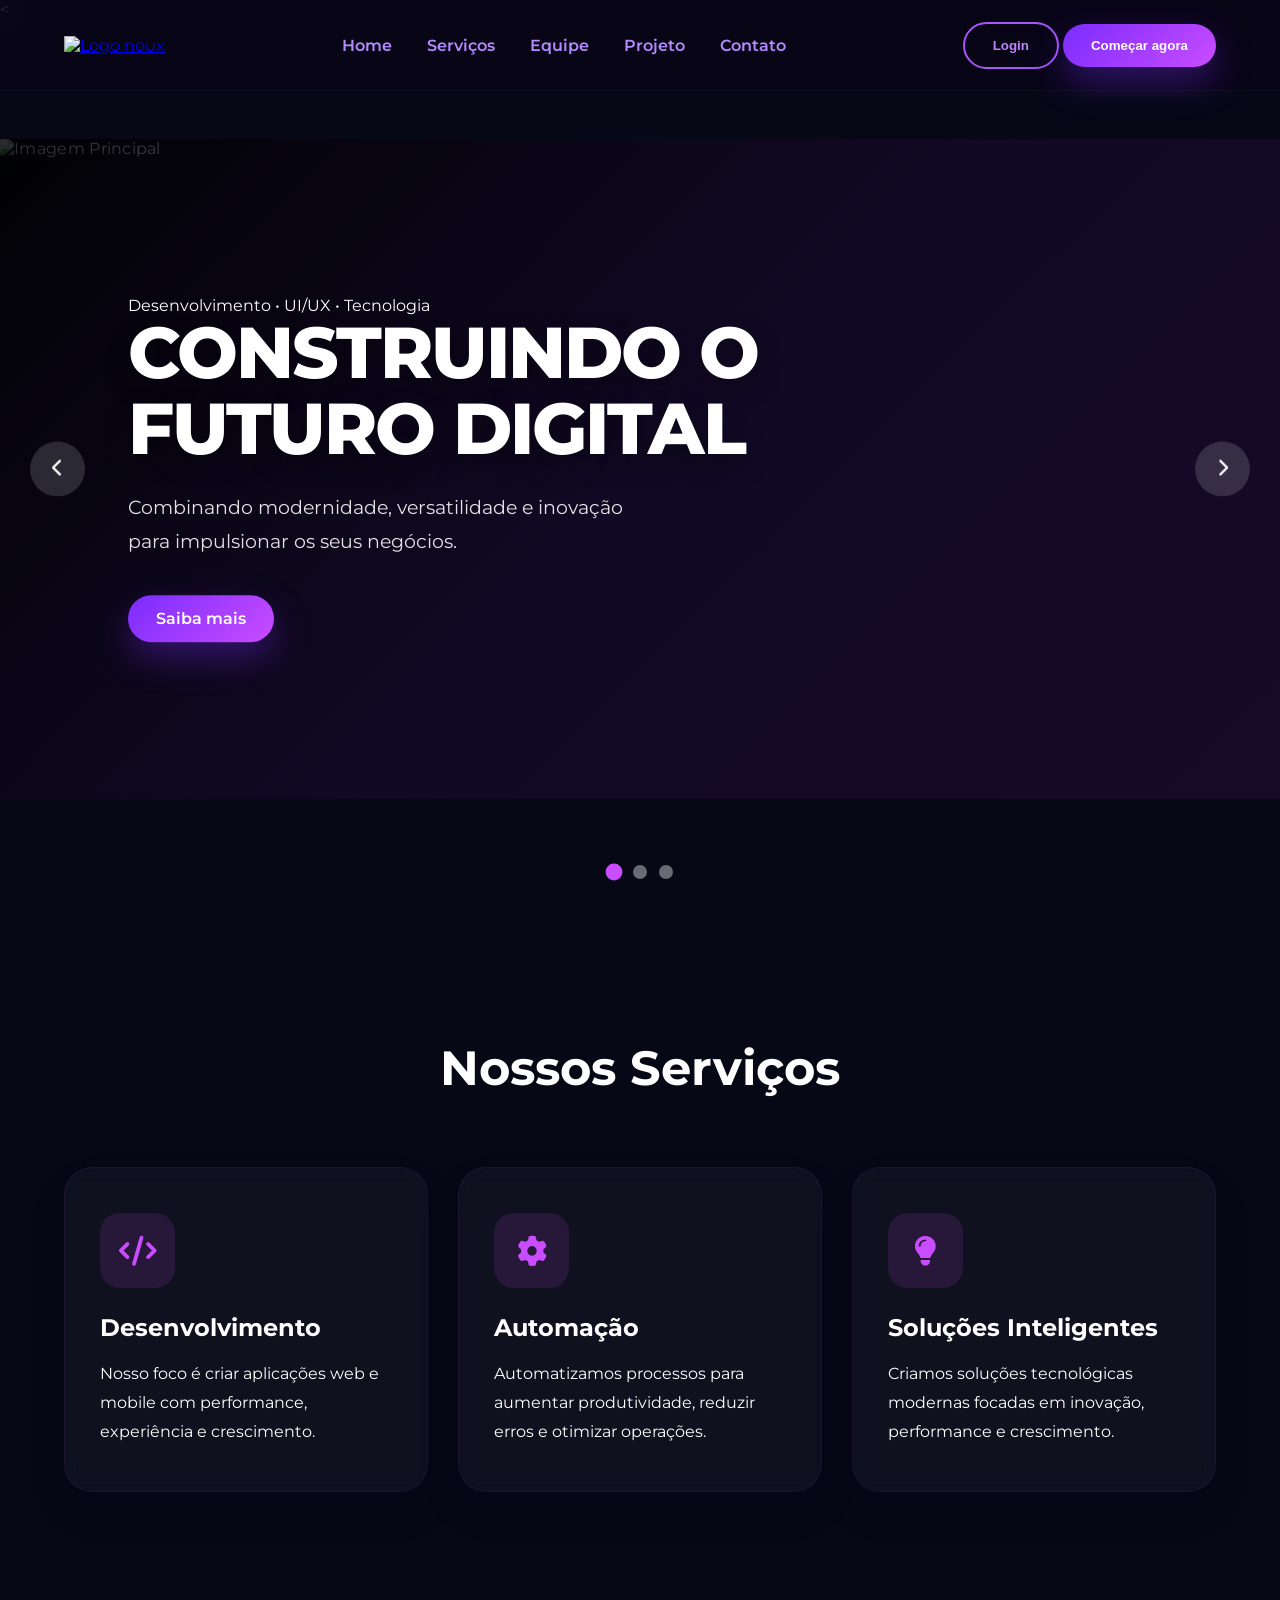
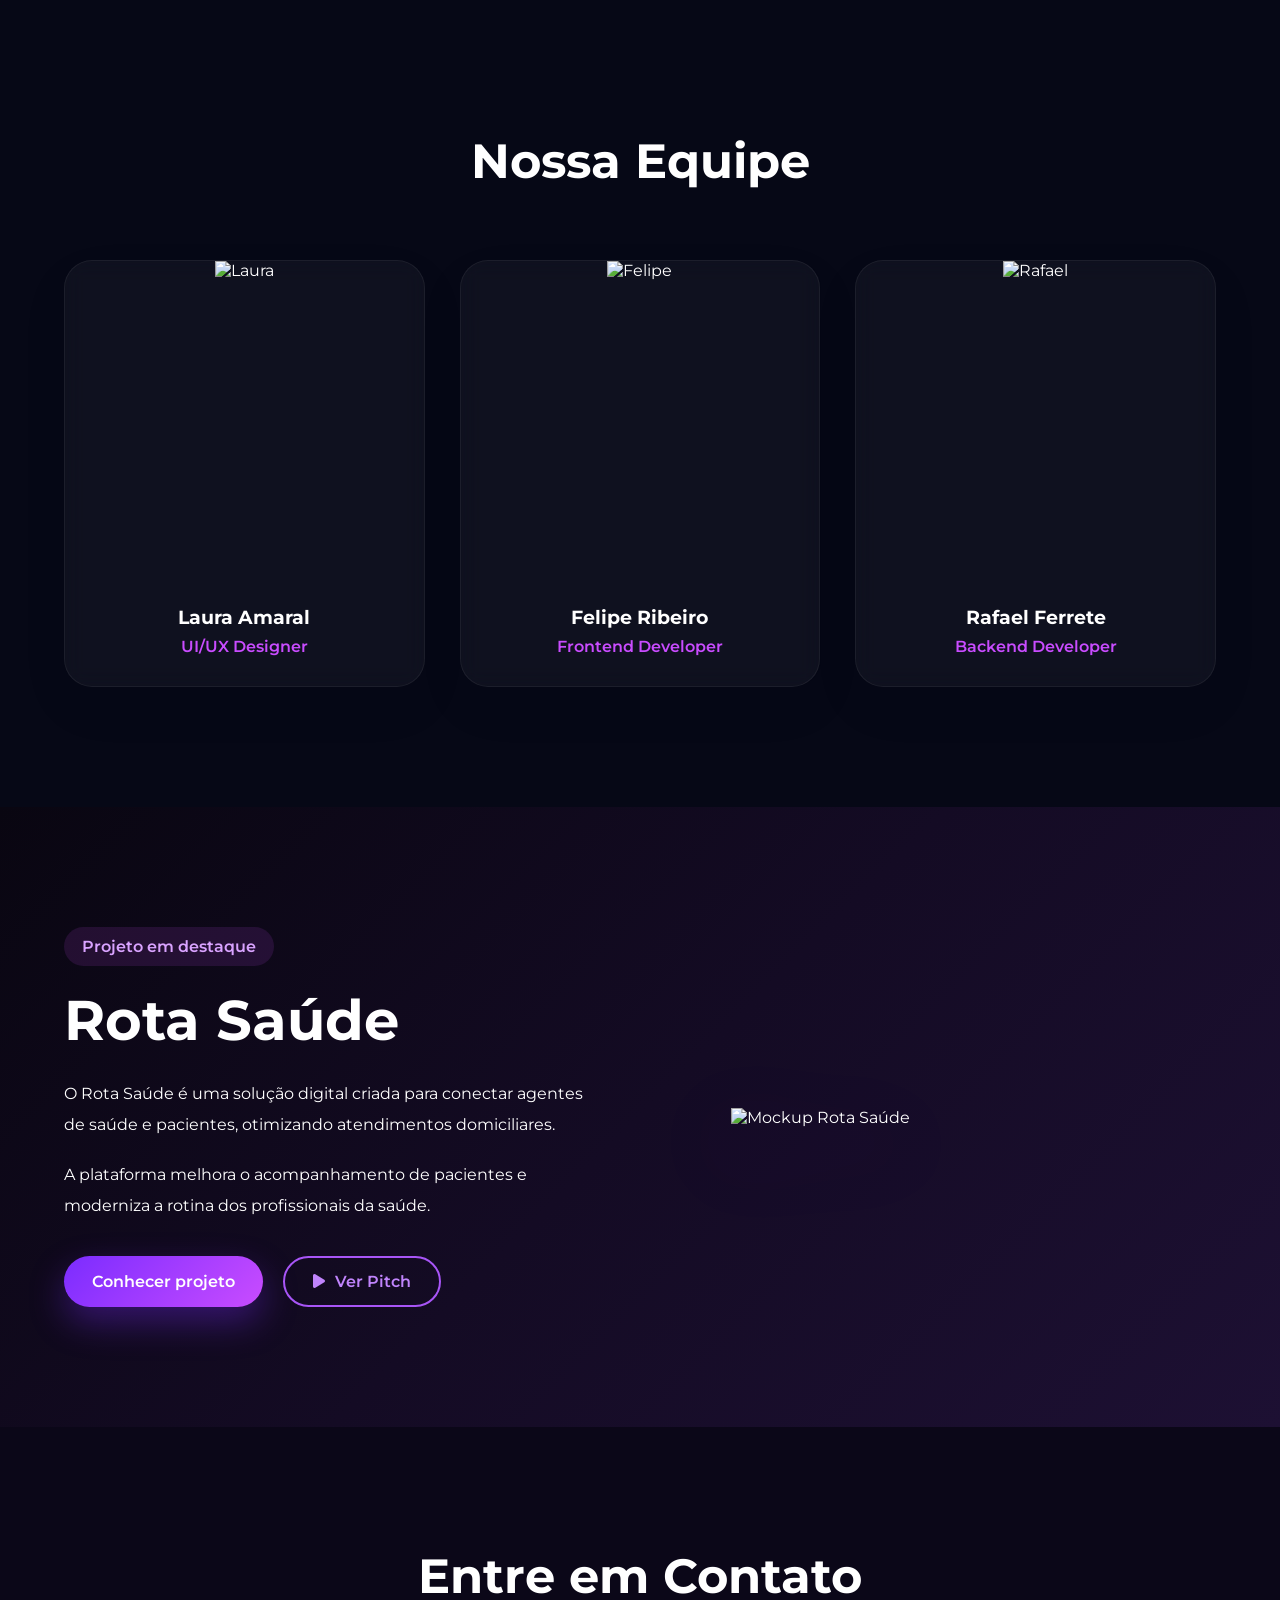
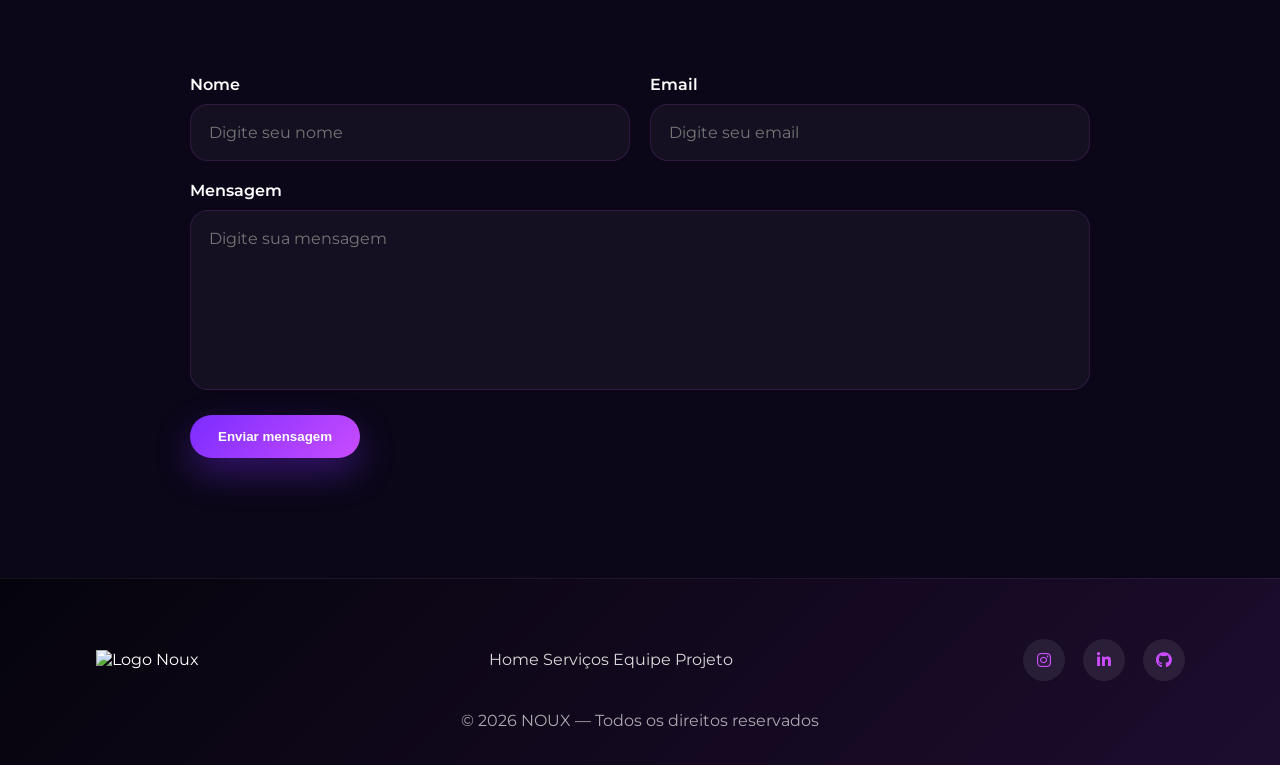
==== commit 67e42982: "hmtl corrigido" ====
--- a/index.html
+++ b/index.html
@@ -7,7 +7,7 @@
 
   <title>NOUX | Software Developer</title>
 
-  <!-- FONT -->
+
   <link rel="preconnect" href="https://fonts.googleapis.com">
   <link rel="preconnect" href="https://fonts.gstatic.com" crossorigin>
 
@@ -23,18 +23,18 @@
 
 <body>
 
-  <!-- HEADER -->
+
 
   <header class="header">
 
     <div class="container nav-container">
 
-      <!-- LOGO -->
+     
       <a href="#" class="logo">
         <img src="assets/noux.png" alt="Logo noux">
       </a>
 
-      <!-- MENU -->
+
       <nav class="navbar">
 
         <a href="#home">Home</a>
@@ -45,7 +45,6 @@
 
       </nav>
 
-      <!-- BOTÕES -->
       <div class="nav-buttons">
 
         <button class="btn-outline">
@@ -102,7 +101,6 @@
 
       </div>
 
-      <!-- SLIDE 2 --> 
 
       <div class="slide">
 
@@ -134,7 +132,7 @@
 
       </div>
 
-      <!-- SLIDE 3 -->
+  
 
       <div class="slide">
 
@@ -350,11 +348,11 @@
           dos profissionais da saúde.
         </p>
 
-        <!-- BOTÕES -->
-
+        
         <div class="project-buttons">
 
-          <a href="rota-saude.html" class="btn-primary">
+          <a href="https://www.figma.com/proto/sUkL5zV8Zeb7IrXJdehvYU/rota-sa%C3%BAde?node-id=1-25&p=f&t=JTvbhsJciHrOC0Fd-0&scaling=scale-down&content-scaling=fixed&page-id=0%3A1&starting-point-node-id=6235%3A287"
+           target="_blank" class="btn-primary">
             Conhecer projeto
           </a>
 
@@ -371,7 +369,6 @@
 
       </div>
 
-      <!-- MOCKUP -->
 
       <div class="project-image">
 
@@ -384,7 +381,6 @@
 
   </section>
 
-  <!-- CONTATO -->
 
   <section class="contact" id="contact">
 
@@ -443,7 +439,7 @@
 
     <div class="container footer-container">
 
-      <!-- LOGO -->
+     
 
       <div class="footer-logo">
 
--- a/style.css
+++ b/style.css
@@ -1,573 +1,789 @@
-<!DOCTYPE html>
-<html lang="pt-BR">
-<head>
-
-  <meta charset="UTF-8">
-  <meta name="viewport" content="width=device-width, initial-scale=1.0">
-
-  <title>NOUX | Software Developer</title>
-
-  <!-- FONT -->
-  <link rel="preconnect" href="https://fonts.googleapis.com">
-  <link rel="preconnect" href="https://fonts.gstatic.com" crossorigin>
-
-  <link href="https://fonts.googleapis.com/css2?family=Montserrat:wght@300;400;500;600;700;800&display=swap" rel="stylesheet">
-
-  <!-- ICONS -->
-  <link rel="stylesheet"
-  href="https://cdnjs.cloudflare.com/ajax/libs/font-awesome/6.5.2/css/all.min.css">
-
-  <!-- CSS -->
-  <link rel="stylesheet" href="style.css">
-
-</head>
-
-<body>
-
-  <!-- HEADER -->
-
-  <header class="header">
-
-    <div class="container nav-container">
-
-      <!-- LOGO -->
-      <a href="#" class="logo">
-        <img src="assets/noux.png" alt="Logo noux">
-      </a>
-
-      <!-- MENU -->
-      <nav class="navbar">
-
-        <a href="#home">Home</a>
-        <a href="#services">Serviços</a>
-        <a href="#team">Equipe</a>
-        <a href="#project">Projeto</a>
-        <a href="#contact">Contato</a>
-
-      </nav>
-
-      <!-- BOTÕES -->
-      <div class="nav-buttons">
-
-        <button class="btn-outline">
-          Login
-        </button>
-
-        <button class="btn-primary">
-          Começar agora
-        </button>
-
-      </div>
-
-    </div>
-
-  </header>
-
-  <!-- HERO / CARROSSEL -->
-
-  <section class="hero" id="home">
-
-    <div class="slider">
-
-      <!-- SLIDE 1 -->
-
-      <div class="slide active">
-
-        <img src="assets/carrossel1.png" alt="Imagem Principal">
-
-        <!-- OVERLAY -->
-        <div class="overlay"></div>
-
-        <!-- TEXTO -->
-        <div class="hero-content">
-
-          <span class="tag">
-            Desenvolvimento • UI/UX • Tecnologia
-          </span>
-
-          <h1>
-            CONSTRUINDO
-            O FUTURO DIGITAL
-          </h1>
-
-          <p>
-            Combinando modernidade, versatilidade e inovação
-            para impulsionar os seus negócios.
-          </p>
-
-          <a href="#services" class="btn-primary">
-            Saiba mais
-          </a>
-
-        </div>
-
-      </div>
-
-      <!-- SLIDE 2 -->
-
-      <div class="slide">
-
-        <img src="assets/desenvolvendo.png" alt="Desenvolvimento">
-
-        <div class="overlay"></div>
-
-        <div class="hero-content">
-
-          <span class="tag">
-            Sistemas Inteligentes
-          </span>
-
-          <h1>
-            SOFTWARES
-            QUE GERAM RESULTADOS
-          </h1>
-
-          <p>
-            Os melhores softwares para quem busca
-            performance, experiência e inovação.
-          </p>
-
-          <a href="#services" class="btn-primary">
-            Conhecer serviços
-          </a>
-
-        </div>
-
-      </div>
-
-      <!-- SLIDE 3 -->
-
-      <div class="slide">
-
-  <img src="assets/reuniao-negocios.png" alt="reunião">
-
-        <div class="overlay"></div>
-
-        <div class="hero-content">
-
-          <span class="tag">
-            Experiências Digitais
-          </span>
-
-          <h1>
-            EXPERIÊNCIAS
-            DIGITAIS QUE CONECTAM
-          </h1>
-
-          <p>
-            Impulsionando empresas para o futuro
-            através da tecnologia.
-          </p>
-
-          <a href="#project" class="btn-primary">
-            Ver projetos
-          </a>
-
-        </div>
-
-      </div>
-
-    </div>
-
-    <!-- BOTÕES -->
-
-    <div class="slider-buttons">
-
-      <button id="prev">
-        <i class="fa-solid fa-chevron-left"></i>
-      </button>
-
-      <button id="next">
-        <i class="fa-solid fa-chevron-right"></i>
-      </button>
-
-    </div>
-
-    <!-- DOTS -->
-
-    <div class="slider-dots">
-
-      <span class="dot active-dot"></span>
-      <span class="dot"></span>
-      <span class="dot"></span>
-
-    </div>
-
-  </section>
-
-  <!-- SERVIÇOS -->
-
-  <section class="services" id="services">
-
-    <div class="container">
-
-      <h2 class="section-title">
-        Nossos Serviços
-      </h2>
-
-      <div class="cards">
-
-        <!-- CARD -->
-
-        <div class="service-card">
-
-          <div class="card-icon">
-            <i class="fa-solid fa-code"></i>
-          </div>
-
-          <h3>Desenvolvimento</h3>
-
-          <p>
-            Nosso foco é criar aplicações web e mobile
-            com performance, experiência e crescimento.
-          </p>
-
-        </div>
-
-        <!-- CARD -->
-
-        <div class="service-card">
-
-          <div class="card-icon">
-            <i class="fa-solid fa-gear"></i>
-          </div>
-
-          <h3>Automação</h3>
-
-          <p>
-            Automatizamos processos para aumentar produtividade,
-            reduzir erros e otimizar operações.
-          </p>
-
-        </div>
-
-        <!-- CARD -->
-
-        <div class="service-card">
-
-          <div class="card-icon">
-            <i class="fa-solid fa-lightbulb"></i>
-          </div>
-
-          <h3>Soluções Inteligentes</h3>
-
-          <p>
-            Criamos soluções tecnológicas modernas focadas
-            em inovação, performance e crescimento.
-          </p>
-
-        </div>
-
-      </div>
-
-    </div>
-
-  </section>
-
-  <!-- EQUIPE -->
-
-  <section class="team" id="team">
-
-    <div class="container">
-
-      <h2 class="section-title">
-        Nossa Equipe
-      </h2>
-
-      <div class="team-grid">
-
-        <!-- MEMBRO -->
-
-        <div class="team-card">
-
-          <div class="team-image">
-            <img src="assets/integrante1.jpeg" alt="Laura">
-          </div>
-
-          <h3>Laura Amaral</h3>
-
-          <span>UI/UX Designer</span>
-
-        </div>
-
-        <!-- MEMBRO -->
-
-        <div class="team-card">
-
-          <div class="team-image">
-            <img src="assets/felipe.png" alt="Felipe">
-          </div>
-
-          <h3>Felipe Ribeiro</h3>
-
-          <span>Frontend Developer</span>
-
-        </div>
-
-        <!-- MEMBRO -->
-
-        <div class="team-card">
-
-          <div class="team-image">
-            <img src="assets/rafael.png" alt="Rafael">
-          </div>
-
-          <h3>Rafael Ferrete</h3>
-
-          <span>Backend Developer</span>
-
-        </div>
-
-      </div>
-
-    </div>
-
-  </section>
-
-  <!-- PROJETO -->
-
-  <section class="project" id="project">
-
-    <div class="container project-container">
-
-      <!-- TEXTO -->
-
-      <div class="project-text">
-
-        <span class="project-tag">
-          Projeto em destaque
-        </span>
-
-        <h2>
-          Rota Saúde
-        </h2>
-
-        <p>
-          O Rota Saúde é uma solução digital criada
-          para conectar agentes de saúde e pacientes,
-          otimizando atendimentos domiciliares.
-        </p>
-
-        <p>
-          A plataforma melhora o acompanhamento
-          de pacientes e moderniza a rotina
-          dos profissionais da saúde.
-        </p>
-
-        <!-- BOTÕES -->
-
-        <div class="project-buttons">
-
-          <a href="rota-saude.html" class="btn-primary">
-            Conhecer projeto
-          </a>
-
-          <a href="https://youtu.be/hm53JdEea9E?si=12CqnuNCPWCRWoyg"
-             target="_blank"
-             class="btn-outline project-video-btn">
-
-            <i class="fa-solid fa-play"></i>
-            Ver Pitch
-
-          </a>
-
-        </div>
-
-      </div>
-
-      <!-- MOCKUP -->
-
-      <div class="project-image">
-
-        <img src="assets/mockup.png"
-        alt="Mockup Rota Saúde">
-
-      </div>
-
-    </div>
-
-  </section>
-
-  <!-- CONTATO -->
-
-  <section class="contact" id="contact">
-
-    <div class="container">
-
-      <h2 class="section-title">
-        Entre em Contato
-      </h2>
-
-      <form class="contact-form">
-
-        <div class="input-group">
-
-          <div class="input-box">
-
-            <label>Nome</label>
-
-            <input type="text"
-            placeholder="Digite seu nome">
-
-          </div>
-
-          <div class="input-box">
-
-            <label>Email</label>
-
-            <input type="email"
-            placeholder="Digite seu email">
-
-          </div>
-
-        </div>
-
-        <div class="input-box">
-
-          <label>Mensagem</label>
-
-          <textarea
-          placeholder="Digite sua mensagem"></textarea>
-
-        </div>
-
-        <button class="btn-primary submit-btn">
-          Enviar mensagem
-        </button>
-
-      </form>
-
-    </div>
-
-  </section>
-
-  <!-- FOOTER -->
-
-  <footer class="footer">
-
-    <div class="container footer-container">
-
-      <!-- LOGO -->
-
-      <div class="footer-logo">
-
-        <img src="assets/noux.png" alt="Logo Noux">
-
-      </div>
-
-      <!-- LINKS -->
-
-      <div class="footer-links">
-
-        <a href="#">Home</a>
-        <a href="#">Serviços</a>
-        <a href="#">Equipe</a>
-        <a href="#">Projeto</a>
-
-      </div>
-
-      <!-- SOCIAL -->
-
-      <div class="footer-social">
-
-        <a href="#">
-          <i class="fa-brands fa-instagram"></i>
-        </a>
-
-        <a href="#">
-          <i class="fa-brands fa-linkedin-in"></i>
-        </a>
-
-        <a href="#">
-          <i class="fa-brands fa-github"></i>
-        </a>
-
-      </div>
-
-    </div>
-
-    <p class="copyright">
-      © 2026 NOUX — Todos os direitos reservados
-    </p>
-
-  </footer>
-
-  <!-- SCRIPT -->
-
-  <script>
-
-    const slides = document.querySelectorAll(".slide");
-    const dots = document.querySelectorAll(".dot");
-
-    const next = document.getElementById("next");
-    const prev = document.getElementById("prev");
-
-    let current = 0;
-
-    function updateSlider(index){
-
-      slides.forEach(slide => {
-        slide.classList.remove("active");
-      });
-
-      dots.forEach(dot => {
-        dot.classList.remove("active-dot");
-      });
-
-      slides[index].classList.add("active");
-      dots[index].classList.add("active-dot");
-
-    }
-
-    next.addEventListener("click", () => {
-
-      current++;
-
-      if(current >= slides.length){
-        current = 0;
-      }
-
-      updateSlider(current);
-
-    });
-
-    prev.addEventListener("click", () => {
-
-      current--;
-
-      if(current < 0){
-        current = slides.length - 1;
-      }
-
-      updateSlider(current);
-
-    });
-
-    dots.forEach((dot, index) => {
-
-      dot.addEventListener("click", () => {
-
-        current = index;
-
-        updateSlider(current);
-
-      });
-
-    });
-
-    setInterval(() => {
-
-      current++;
-
-      if(current >= slides.length){
-        current = 0;
-      }
-
-      updateSlider(current);
-
-    }, 5000);
-
-  </script>
-
-</body>
-</html>
+*{
+  margin: 0;
+  padding: 0;
+  box-sizing: border-box;
+}
+
+html{
+  scroll-behavior: smooth;
+}
+
+body{
+  font-family: 'Montserrat', sans-serif;
+  background: #060816;
+  color: white;
+  overflow-x: hidden;
+}
+
+.container{
+  width: 90%;
+  max-width: 1300px;
+  margin: auto;
+}
+
+
+
+.header{
+  width: 100%;
+  position: fixed;
+  top: 0;
+  left: 0;
+  z-index: 999;
+
+  background: rgba(10, 6, 25, 0.78);
+
+  backdrop-filter: blur(14px);
+
+  border-bottom: 1px solid rgba(255,255,255,0.04);
+}
+
+.nav-container{
+  display: flex;
+  align-items: center;
+  justify-content: space-between;
+  height: 90px;
+}
+
+.logo img{
+  width: 250px;
+}
+
+
+.navbar{
+  display: flex;
+  gap: 35px;
+}
+
+.navbar a{
+  text-decoration: none;
+  color: #b58cff;
+  font-weight: 600;
+  transition: .3s;
+}
+
+.navbar a:hover{
+  color: #d9b8ff;
+}
+
+
+.btn-primary,
+.btn-outline{
+  padding: 14px 28px;
+  border-radius: 40px;
+  font-weight: 600;
+  text-decoration: none;
+  transition: .4s;
+  display: inline-flex;
+  align-items: center;
+  justify-content: center;
+  gap: 10px;
+  cursor: pointer;
+}
+
+.btn-primary{
+  background: linear-gradient(
+    135deg,
+    #7b2cff,
+    #c94cff
+  );
+
+  color: white;
+  border: none;
+
+  box-shadow: 0 15px 35px rgba(123,44,255,.35);
+}
+
+.btn-primary:hover{
+  transform: translateY(-5px);
+}
+
+.btn-outline{
+  border: 2px solid #a855f7;
+  color: #c084fc;
+  background: transparent;
+}
+
+.btn-outline:hover{
+  background: #a855f7;
+  color: white;
+}
+
+
+.hero{
+  height: 100vh;
+  position: relative;
+  overflow: hidden;
+}
+
+.slider{
+  width: 100%;
+  height: 100%;
+  position: relative;
+}
+
+
+
+.slide{
+  position: absolute;
+  width: 100%;
+  height: 100%;
+
+  opacity: 0;
+
+  transition: opacity 1s ease;
+
+  overflow: hidden;
+}
+
+.slide.active{
+  opacity: 1;
+  z-index: 2;
+}
+
+
+.slide img{
+  width: 100%;
+  height: 100%;
+
+  object-fit: cover;
+
+  object-position: center center;
+
+  transform: scale(1.03);
+
+  animation: zoomHero 8s ease-in-out infinite;
+}
+
+
+.overlay{
+  position: absolute;
+  inset: 0;
+
+  background: linear-gradient(
+    135deg,
+    rgba(0,0,0,0.82),
+    rgba(25,10,45,0.60),
+    rgba(90,20,120,0.18)
+  );
+
+  z-index: 1;
+}
+
+
+.hero-content{
+  position: absolute;
+
+  top: 50%;
+  left: 10%;
+
+  transform: translateY(-50%);
+
+  z-index: 3;
+
+  max-width: 650px;
+
+  animation: fadeUp 1s ease;
+}
+
+.hero-content h1{
+  font-size: 72px;
+
+  line-height: 1.05;
+
+  color: white;
+
+  margin-bottom: 25px;
+
+  font-weight: 800;
+
+  letter-spacing: -2px;
+
+  text-shadow: 0 10px 25px rgba(0,0,0,.35);
+}
+
+
+.hero-content p{
+  color: rgba(255,255,255,.88);
+
+  font-size: 19px;
+
+  line-height: 1.8;
+
+  margin-bottom: 35px;
+
+  max-width: 540px;
+}
+
+
+.slider-buttons{
+  position: absolute;
+
+  width: 100%;
+
+  top: 50%;
+
+  transform: translateY(-50%);
+
+  display: flex;
+
+  justify-content: space-between;
+
+  padding-inline: 30px;
+
+  z-index: 5;
+}
+
+.slider-buttons button{
+  width: 55px;
+  height: 55px;
+
+  border-radius: 50%;
+
+  border: none;
+
+  background: rgba(255,255,255,.15);
+
+  color: white;
+
+  cursor: pointer;
+
+  font-size: 18px;
+
+  transition: .4s;
+
+  backdrop-filter: blur(6px);
+}
+
+.slider-buttons button:hover{
+  background: #c94cff;
+
+  color: white;
+
+  transform: scale(1.1);
+}
+
+
+.slider-dots{
+  position: absolute;
+
+  bottom: 40px;
+  left: 50%;
+
+  transform: translateX(-50%);
+
+  display: flex;
+
+  gap: 12px;
+
+  z-index: 10;
+}
+
+.dot{
+  width: 14px;
+  height: 14px;
+
+  border-radius: 50%;
+
+  background: rgba(255,255,255,.4);
+
+  cursor: pointer;
+
+  transition: .4s;
+}
+
+.active-dot{
+  background: #c94cff;
+  transform: scale(1.2);
+}
+
+
+section{
+  padding: 120px 0;
+}
+
+.section-title{
+  text-align: center;
+  font-size: 48px;
+  margin-bottom: 70px;
+}
+
+
+.cards{
+  display: grid;
+
+  grid-template-columns: repeat(auto-fit,minmax(280px,1fr));
+
+  gap: 30px;
+}
+
+.service-card{
+  background: rgba(255,255,255,.04);
+
+  padding: 45px 35px;
+
+  border-radius: 28px;
+
+  box-shadow: 0 20px 50px rgba(0,0,0,.06);
+
+  backdrop-filter: blur(10px);
+
+  border: 1px solid rgba(201,76,255,.08);
+
+  transition: .4s;
+}
+
+.service-card:hover{
+  transform: translateY(-10px);
+
+  border-color: rgba(201,76,255,.25);
+}
+
+.card-icon{
+  width: 75px;
+  height: 75px;
+
+  border-radius: 20px;
+
+  background: rgba(201,76,255,.12);
+
+  display: flex;
+
+  align-items: center;
+  justify-content: center;
+
+  margin-bottom: 25px;
+}
+
+.card-icon i{
+  font-size: 30px;
+  color: #c94cff;
+}
+
+.service-card h3{
+  margin-bottom: 18px;
+  font-size: 24px;
+}
+
+.service-card p{
+  line-height: 1.8;
+}
+
+
+.team-grid{
+  display: grid;
+
+  grid-template-columns: repeat(auto-fit,minmax(250px,1fr));
+
+  gap: 35px;
+}
+
+.team-card{
+  border-radius: 28px;
+
+  overflow: hidden;
+
+  text-align: center;
+
+  padding-bottom: 30px;
+
+  transition: .4s;
+
+  box-shadow: 0 20px 50px rgba(0,0,0,.06);
+
+  background: rgba(255,255,255,.04);
+
+  border: 1px solid rgba(255,255,255,.06);
+
+  backdrop-filter: blur(10px);
+}
+
+.team-card:hover{
+  transform: translateY(-10px);
+
+  border-color: rgba(201,76,255,.25);
+}
+
+.team-image{
+  height: 320px;
+  overflow: hidden;
+}
+
+.team-image img{
+  width: 100%;
+  height: 100%;
+  object-fit: cover;
+
+  transition: .5s;
+}
+
+.team-card:hover img{
+  transform: scale(1.08);
+}
+
+.team-card h3{
+  margin-top: 25px;
+  margin-bottom: 8px;
+}
+
+.team-card span{
+  color: #c94cff;
+  font-weight: 600;
+}
+
+
+.project{
+  background: linear-gradient(
+    135deg,
+    #090611,
+    #140b24,
+    #1d1033
+  );
+}
+
+.project-container{
+  display: flex;
+
+  align-items: center;
+
+  justify-content: space-between;
+
+  gap: 70px;
+
+  flex-wrap: wrap;
+}
+
+.project-text{
+  flex: 1;
+}
+
+.project-tag{
+  display: inline-block;
+
+  background: rgba(201,76,255,.12);
+
+  color: #d9a3ff;
+
+  padding: 10px 18px;
+
+  border-radius: 40px;
+
+  margin-bottom: 20px;
+
+  font-weight: 600;
+}
+
+.project-text h2{
+  font-size: 56px;
+
+  margin-bottom: 25px;
+}
+
+.project-text p{
+  line-height: 1.9;
+
+  margin-bottom: 20px;
+}
+
+.project-buttons{
+  display: flex;
+
+  gap: 20px;
+
+  margin-top: 35px;
+
+  flex-wrap: wrap;
+}
+
+.project-image{
+  flex: 1;
+
+  display: flex;
+
+  justify-content: center;
+}
+
+.project-image img{
+  width: 100%;
+
+  max-width: 430px;
+
+  animation: floating 4s infinite ease-in-out;
+
+  filter: drop-shadow(0 25px 40px rgba(123,44,255,.25));
+}
+
+.contact{
+  background: #0b0718;
+}
+
+.contact-form{
+  max-width: 900px;
+
+  margin: auto;
+}
+
+.input-group{
+  display: flex;
+
+  gap: 20px;
+
+  margin-bottom: 20px;
+
+  flex-wrap: wrap;
+}
+
+.input-box{
+  flex: 1;
+
+  display: flex;
+
+  flex-direction: column;
+}
+
+.input-box label{
+  margin-bottom: 10px;
+
+  font-weight: 600;
+}
+
+.input-box input,
+.input-box textarea{
+  padding: 18px;
+
+  border-radius: 18px;
+
+  border: 1px solid rgba(201,76,255,.15);
+
+  background: rgba(255,255,255,.04);
+
+  color: white;
+
+  font-family: inherit;
+
+  font-size: 16px;
+
+  outline: none;
+}
+
+.input-box textarea{
+  height: 180px;
+
+  resize: none;
+}
+
+.submit-btn{
+  margin-top: 25px;
+}
+
+
+
+.footer{
+  padding: 60px 35px 35px;
+
+  background: linear-gradient(
+    135deg,
+    #05040c,
+    #12081d,
+    #1c0d2e
+  );
+
+  color: white;
+
+  border-top: 1px solid rgba(255,255,255,.05);
+}
+
+.footer-logo img{
+  width: 220px;
+  height: auto;
+  object-fit: contain;
+}
+
+.footer-container{
+  display: flex;
+
+  align-items: center;
+
+  justify-content: space-between;
+
+  gap: 40px;
+
+  flex-wrap: wrap;
+}
+
+.footer-links a{
+  color: #d9d9d9;
+
+  text-decoration: none;
+
+  transition: .3s;
+}
+
+.footer-links a:hover{
+  color: #c94cff;
+}
+
+.footer-social{
+  display: flex;
+  gap: 18px;
+}
+
+.footer-social a{
+  width: 42px;
+  height: 42px;
+
+  border-radius: 50%;
+
+  background: rgba(255,255,255,.08);
+
+  color: #c94cff;
+
+  display: flex;
+
+  align-items: center;
+  justify-content: center;
+
+  text-decoration: none;
+
+  transition: .4s;
+}
+
+.footer-social a:hover{
+  background: linear-gradient(
+    135deg,
+    #7b2cff,
+    #c94cff
+  );
+
+  color: white;
+
+  transform: translateY(-5px);
+}
+
+.copyright{
+  text-align: center;
+
+  margin-top: 30px;
+
+  color: rgba(255,255,255,.65);
+}
+
+/* ANIMAÇÕES */
+
+@keyframes floating{
+
+  0%{
+    transform: translateY(0px);
+  }
+
+  50%{
+    transform: translateY(-15px);
+  }
+
+  100%{
+    transform: translateY(0px);
+  }
+
+}
+
+@keyframes fadeUp{
+
+  from{
+    opacity: 0;
+    transform: translateY(40px);
+  }
+
+  to{
+    opacity: 1;
+    transform: translateY(0);
+  }
+
+}
+
+@keyframes zoomHero{
+
+  0%{
+    transform: scale(1.03);
+  }
+
+  50%{
+    transform: scale(1.08);
+  }
+
+  100%{
+    transform: scale(1.03);
+  }
+
+}
+
+/* RESPONSIVO */
+
+@media(max-width: 992px){
+
+  .navbar{
+    display: none;
+  }
+
+  .nav-buttons{
+    display: none;
+  }
+
+  .hero-content{
+    left: 7%;
+    max-width: 90%;
+  }
+
+  .hero-content h1{
+    font-size: 46px;
+    line-height: 1.1;
+  }
+
+  .hero-content p{
+    font-size: 16px;
+  }
+
+  .slider-buttons{
+    padding-inline: 15px;
+  }
+
+  .project-container{
+    flex-direction: column;
+    text-align: center;
+  }
+
+  .project-buttons{
+    justify-content: center;
+  }
+
+  .section-title,
+  .project-text h2{
+    font-size: 38px;
+  }
+
+  .footer-container{
+    flex-direction: column;
+    text-align: center;
+  }
+
+}
+
+@media(max-width: 600px){
+
+  .hero-content h1{
+    font-size: 36px;
+  }
+
+  .hero-content p{
+    font-size: 15px;
+  }
+
+  .btn-primary,
+  .btn-outline{
+    padding: 12px 22px;
+    font-size: 14px;
+  }
+
+  .section-title{
+    font-size: 30px;
+  }
+
+}
